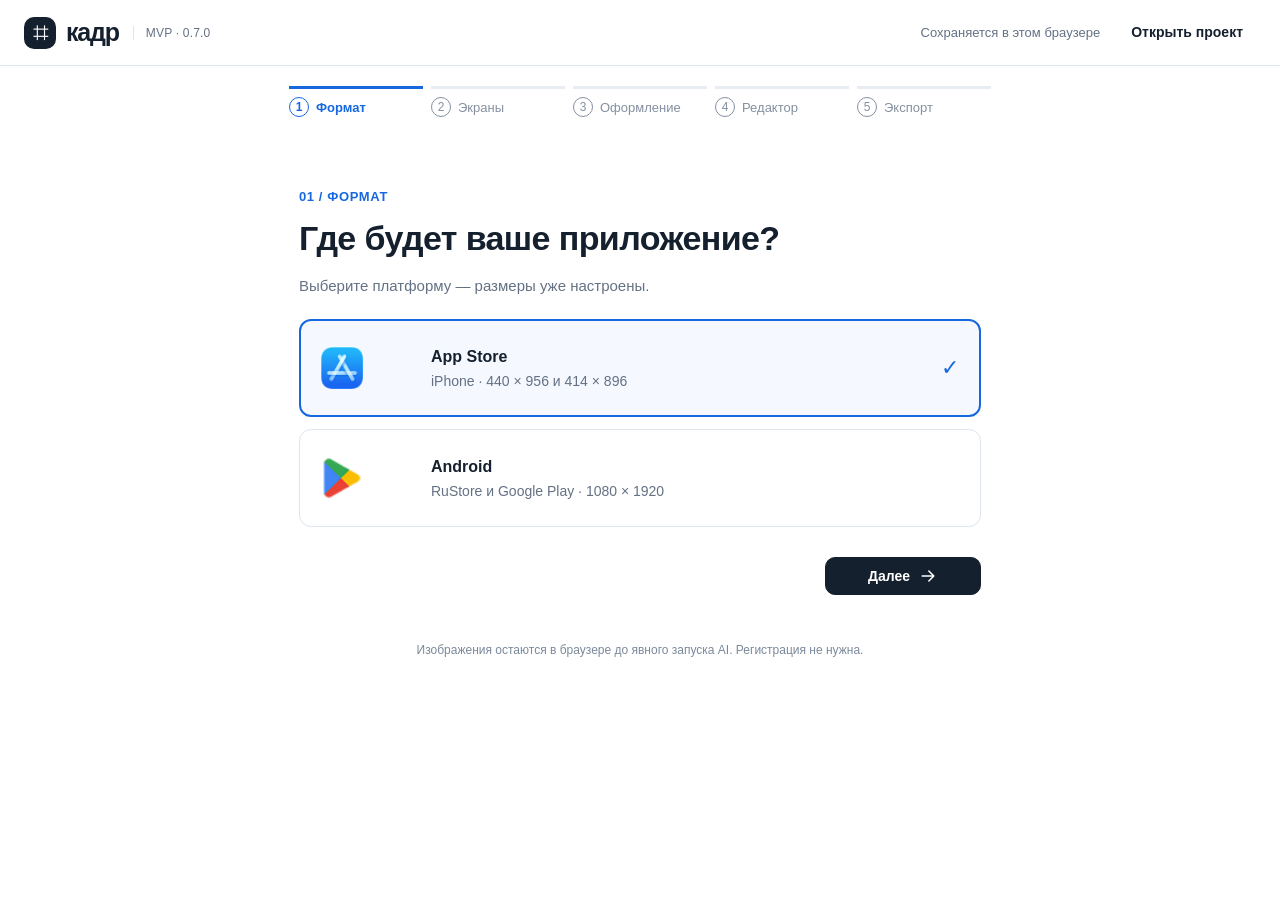
==== index.html @ d1c64993 "Publish Kadr 0.7.0 from 7e848fa3f7c78c89f16d155be0644a3072853693" ====
<!doctype html>
<html lang="ru">
<head>
  <meta charset="utf-8">
  <meta name="viewport" content="width=device-width, initial-scale=1">
  <meta name="theme-color" content="#F6F8FB">
  <title>Кадр — скриншоты для вашего приложения</title>
  <meta name="description" content="Загрузите экраны, выберите оформление и скачайте комплект скриншотов для RuStore, Google Play или App Store.">
  <link rel="icon" type="image/svg+xml" href="data:image/svg+xml,%3Csvg xmlns='http://www.w3.org/2000/svg' viewBox='0 0 40 40'%3E%3Crect width='40' height='40' rx='11' fill='%2315202E'/%3E%3Cpath d='M10 17v-7h7m6 0h7v7m0 6v7h-7m-6 0h-7v-7' fill='none' stroke='white' stroke-width='3'/%3E%3C/svg%3E">
  <link rel="stylesheet" href="./mvp/style.css">
  <script type="module" src="./mvp/app.js"></script>
</head>
<body>
  <header class="site-header">
    <a href="./" class="brand" aria-label="Кадр — главная"><span class="brand-mark" aria-hidden="true">⌗</span>кадр<span class="version">MVP · 0.7.0</span></a>
    <span id="save-status" class="save-status" aria-live="polite">Открываем проект…</span>
    <div class="header-actions"><button id="open-project" class="button quiet">Открыть проект</button><button id="save-project" class="button quiet" hidden>Сохранить проект</button><button id="new-project" class="button quiet" hidden>Новый</button></div>
  </header>
  <main id="app" aria-busy="true"><div class="initial-loading">Открываем Кадр…</div></main>
  <div id="notice" class="notice" role="status" hidden></div>
  <input id="screens-input" type="file" accept="image/png,image/jpeg,image/webp" multiple hidden>
  <input id="project-input" type="file" accept=".json,.kadr.json,application/json" hidden>
  <dialog id="message-dialog"><h2 id="dialog-title"></h2><p id="dialog-body"></p><div id="dialog-extra"></div><div class="dialog-actions"><button id="dialog-cancel" class="button">Отмена</button><button id="dialog-confirm" class="button primary">Продолжить</button></div></dialog>
  <dialog id="color-dialog" class="color-dialog" aria-labelledby="color-title"><header title="Перетащите палитру"><h2 id="color-title">Цвет</h2><button type="button" class="button quiet" data-close-color aria-label="Закрыть палитру">✕</button></header><div id="color-content"></div></dialog>
  <noscript>Для редактора нужен JavaScript. Включите его в настройках браузера.</noscript>
</body>
</html>
---- mvp/style.css ----
:root{color-scheme:light;--ink:#15202e;--muted:#647184;--line:#dfe5ed;--canvas:#f6f8fb;--accent:#1768df;--accent-soft:#eaf2ff;--radius:16px;font-family:Inter,-apple-system,BlinkMacSystemFont,"Segoe UI",sans-serif;font-size:16px;color:var(--ink);background:#fff;font-synthesis:none}*{box-sizing:border-box}body{margin:0}button,input,select,textarea{font:inherit}button,a,input,select,textarea{-webkit-tap-highlight-color:transparent}button{cursor:pointer}button:disabled{cursor:default;opacity:.45}a{color:var(--accent)}button:focus-visible,a:focus-visible,input:focus-visible,textarea:focus-visible,select:focus-visible{outline:3px solid #7eafff;outline-offset:3px}[hidden]{display:none!important}.site-header{min-height:80px;padding:16px 32px;border-bottom:1px solid var(--line);display:flex;align-items:center;gap:24px;background:#fff}.brand{display:flex;align-items:center;gap:10px;color:var(--ink);font-size:27px;font-weight:750;letter-spacing:-1.2px;text-decoration:none}.brand-mark{display:grid;place-items:center;width:36px;height:36px;border-radius:10px;background:var(--ink);color:#fff;font-size:32px;line-height:1}.version{font-size:12px;font-weight:500;letter-spacing:.2px;border-left:1px solid var(--line);padding-left:12px;margin-left:4px;color:var(--muted)}.save-status{font-size:13px;color:var(--muted);margin-left:auto;max-width:340px}.save-status.error{color:#a33322}.header-actions{display:flex;gap:6px;align-items:center}.button{min-height:44px;padding:10px 16px;border:1px solid var(--line);background:white;color:var(--ink);border-radius:10px;font-size:14px;font-weight:600;display:inline-flex;align-items:center;justify-content:center;gap:8px;text-decoration:none;line-height:1.4}.button:hover:not(:disabled){background:#f2f5f9}.button.primary{background:var(--ink);border-color:var(--ink);color:white}.button.primary:hover:not(:disabled){background:#2c3b4d}.button.accent{background:var(--accent);border-color:var(--accent);color:white}.button.quiet{border-color:transparent;background:transparent}.button.danger{color:#b43226}.button.small{min-height:34px;padding:5px 9px}.icon{width:20px;height:20px;display:inline-block;flex:none;stroke:currentColor;fill:none;stroke-width:1.8;stroke-linecap:round;stroke-linejoin:round}.stepper{max-width:780px;margin:32px auto 0;display:flex;gap:8px;padding:0 24px;list-style:none}.stepper li{flex:1;border-top:3px solid #e8edf3;padding-top:12px;font-size:13px;display:flex;gap:7px;color:#8590a0;align-items:center}.stepper li.active{border-color:var(--accent);color:var(--accent);font-weight:650}.stepper li.done{border-color:#96b9ed;color:#53657d}.step-num{font-size:12px;display:grid;place-items:center;border:1px solid currentColor;width:20px;height:20px;flex:none;border-radius:50%}.setup{max-width:1232px;margin:40px auto 56px;display:grid;grid-template-columns:minmax(330px,440px) minmax(0,1fr);gap:64px;padding:0 32px;align-items:start}.setup-content{padding-top:14px}.eyebrow{font-size:13px;color:var(--accent);font-weight:650;letter-spacing:.6px;margin:0 0 12px;text-transform:uppercase}h1{font-size:36px;font-weight:730;letter-spacing:-1.1px;line-height:1.15;margin:0 0 16px}h2{font-size:23px;letter-spacing:-.5px;margin:0 0 12px}p{line-height:1.55}.lead{color:var(--muted);margin:0 0 28px;max-width:410px}.muted{color:var(--muted)}.options{display:grid;gap:12px}.option{border:1px solid var(--line);border-radius:12px;background:white;text-align:left;padding:16px 18px;display:flex;align-items:center;gap:14px;width:100%;color:var(--ink);min-height:76px}.option[aria-pressed="true"]{border:2px solid var(--accent);padding:15px 17px;background:#f5f9ff}.option .title{font-weight:650;display:block;font-size:16px}.option .description{display:block;color:var(--muted);font-size:13px;margin-top:4px}.store-mark{display:grid;place-items:center;flex:none;width:40px;height:40px;border-radius:10px;font-weight:750;font-size:20px;background:#eaf2ff;color:#1768df}.store-mark.google{background:#e9f7f0;color:#238554}.store-mark.apple{background:#edf0f4;color:#15202e}.choice-check{margin-left:auto;color:var(--accent);font-size:22px;visibility:hidden}.option[aria-pressed="true"] .choice-check{visibility:visible}.wizard-actions{margin-top:30px;display:flex;justify-content:space-between;gap:12px}.wizard-actions .primary{min-width:156px}.help{font-size:13px;color:var(--muted);line-height:1.6;margin:16px 0}.preview-well{min-height:540px;padding:28px 24px 18px;background:var(--canvas);border:1px solid #edf0f5;border-radius:24px;overflow:hidden}.preview-meta{display:flex;justify-content:space-between;gap:12px;margin-bottom:20px;font-size:13px;color:var(--muted)}.preview-row{display:flex;gap:12px;justify-content:center;align-items:flex-start}.preview-row canvas{width:calc((100% - 12px)/2);max-width:245px;height:auto;box-shadow:0 10px 28px #18284012;border-radius:3px}.preview-caption{font-size:13px;color:var(--muted);text-align:center;margin:20px 0 0}.dropzone{border:1.5px dashed #a6bbd4;border-radius:16px;padding:30px 22px;text-align:center;background:#f8fbff;cursor:pointer;display:block;width:100%;color:var(--ink)}.dropzone:hover,.dropzone.dragover{border-color:var(--accent);background:var(--accent-soft)}.upload-icon{width:48px;height:48px;border-radius:14px;background:#eaf2ff;color:var(--accent);display:grid;place-items:center;margin:0 auto 14px}.upload-icon .icon{width:26px;height:26px}.dropzone strong{display:block;font-size:16px}.dropzone span:last-child{display:block;font-size:13px;color:var(--muted);margin-top:8px}.upload-list{display:grid;grid-template-columns:repeat(5,1fr);gap:10px;margin-top:20px}.upload-thumb{position:relative;background:var(--canvas);border-radius:8px;overflow:hidden}.upload-thumb img{width:100%;aspect-ratio:9/17;object-fit:contain;display:block}.upload-thumb button{position:absolute;right:3px;top:3px;background:white;border:0;border-radius:50%;width:25px;height:25px;box-shadow:0 1px 6px #0003}.field-label{display:block;font-size:14px;font-weight:650;margin:22px 0 10px}.choice-row{display:flex;gap:8px}.segmented{display:flex;gap:4px;border:1px solid var(--line);padding:4px;border-radius:11px;background:#f6f8fb}.segmented button{flex:1;border:0;border-radius:7px;padding:10px 6px;font-size:14px;color:var(--muted);background:transparent;min-height:38px}.segmented button[aria-pressed="true"]{background:white;color:var(--ink);box-shadow:0 1px 4px #1424401c;font-weight:650}.layout-options{display:grid;grid-template-columns:1fr 1fr;gap:12px}.layout-option{padding:10px;border:1px solid var(--line);border-radius:12px;background:white;overflow:hidden;color:var(--ink);font-size:14px;font-weight:600}.layout-option[aria-pressed="true"]{border:2px solid var(--accent);padding:9px;background:#f5f9ff}.layout-option canvas{height:132px;max-width:100%;object-fit:contain;display:block;margin:0 auto 9px;border-radius:3px}.switch-label{display:flex;align-items:center;justify-content:space-between;gap:12px;font-size:14px;cursor:pointer;margin:20px 0 4px}.switch-label input{appearance:none;width:38px;height:23px;border-radius:20px;background:#bac5d2;border:0;position:relative;cursor:pointer;flex:none}.switch-label input:before{content:"";width:17px;height:17px;position:absolute;left:3px;top:3px;background:#fff;border-radius:50%;transition:transform .15s}.switch-label input:checked{background:var(--accent)}.switch-label input:checked:before{transform:translateX(15px)}.palettes{display:grid;grid-template-columns:repeat(3,1fr);gap:10px}.palette{background:white;padding:6px;border:1px solid var(--line);border-radius:11px;color:var(--ink);font-size:13px}.palette.selected{border:2px solid var(--accent);padding:5px}.swatch{height:56px;border-radius:6px;display:block;margin-bottom:7px;border:1px solid #16202c0a}.colors{display:flex;align-items:center;gap:12px;margin:14px 0}.color-label{display:flex;align-items:center;gap:8px;font-size:13px;color:var(--muted)}input[type=color]{width:36px;height:36px;padding:2px;background:white;border:1px solid var(--line);border-radius:8px;cursor:pointer}.text-input,textarea,select{width:100%;border:1px solid var(--line);border-radius:9px;padding:11px 12px;background:white;color:var(--ink);line-height:1.45;font-size:14px}textarea{resize:vertical;min-height:66px}.editor{padding:28px 28px 32px}.editor-heading{display:flex;justify-content:space-between;align-items:center;gap:18px;margin-bottom:26px}.project-name{font-size:24px;font-weight:650;letter-spacing:-.5px;border:1px solid transparent;border-radius:7px;background:transparent;min-width:100px;width:100%;max-width:450px;padding:4px 6px;margin-left:-6px}.project-name:hover{border-color:var(--line)}.editor-subtitle{font-size:14px;color:var(--muted);margin:3px 0 0}.export-actions{display:flex;gap:8px;align-items:center}.editor-grid{display:grid;grid-template-columns:245px minmax(0,1fr);gap:24px;align-items:start}.settings{border:1px solid var(--line);border-radius:16px;background:white;padding:18px}.settings-title{font-size:15px;font-weight:700;margin:0}.settings .field-label{margin:19px 0 8px}.settings .layout-option canvas{height:82px}.settings .layout-option{font-size:12px}.settings .segmented button{font-size:12px}.settings .palettes{gap:6px}.settings .swatch{height:32px}.settings .palette{font-size:12px}.settings .colors{gap:7px;flex-wrap:wrap}.settings .color-label{font-size:12px}.settings .button{width:100%}.divider{height:1px;background:var(--line);margin:20px 0}.stage{min-width:0}.stage-top{display:flex;align-items:center;justify-content:space-between;gap:12px;margin-bottom:12px;font-size:14px}.stage-top p{margin:0;color:var(--muted)}.filmstrip{display:flex;overflow-x:auto;align-items:start;gap:12px;padding:20px 20px 24px;background:var(--canvas);border:1px solid #e7ebf2;border-radius:18px;scrollbar-color:#b6c3d3 #edf1f6;scrollbar-width:thin}.slide-card{flex:0 0 270px;width:270px;position:relative}.slide-head{display:flex;align-items:center;justify-content:space-between;gap:8px;margin-bottom:10px;font-size:13px;color:var(--muted)}.slide-number{font-variant-numeric:tabular-nums;font-weight:650}.slide-actions{display:flex;gap:3px}.slide-actions button{min-width:28px;min-height:28px;border:0;border-radius:6px;background:transparent;color:#687789;display:grid;place-items:center;padding:4px}.slide-actions button:hover{background:#e2e9f3;color:var(--ink)}.slide-actions .icon{width:17px;height:17px}.slide-canvas{display:block;width:270px;height:auto;border-radius:3px;box-shadow:0 4px 14px #18284012;background:white;cursor:pointer}.slide-card.dragging{opacity:.45}.slide-card.drag-target{outline:2px solid var(--accent);outline-offset:5px;border-radius:8px}.slide-text{padding:15px 12px;background:white;border:1px solid var(--line);border-radius:0 0 12px 12px;margin-top:8px}.slide-text label{display:flex;justify-content:space-between;gap:5px;font-size:12px;font-weight:600;margin:0 0 6px}.slide-text label span{font-size:12px;color:#8290a0;font-weight:400}.slide-text textarea{font-size:14px;margin:0 0 12px;min-height:64px;padding:9px 10px}.slide-text textarea:last-child{margin-bottom:0}.replace-screen{border:0;background:none;color:var(--accent);font-size:13px;margin:10px 0 0;padding:4px 0}.add-slide{flex:0 0 160px;align-self:stretch;margin-top:38px;margin-bottom:210px;min-height:230px;border:1.5px dashed #b7c5d6;border-radius:12px;background:transparent;color:var(--muted);display:flex;align-items:center;justify-content:center;flex-direction:column;gap:12px;font-size:14px}.add-slide:hover{background:#eaf1fc;color:var(--accent)}.issue{border:1px solid #efc08a;border-radius:10px;padding:12px 14px;background:#fff8ef;font-size:14px;color:#865312;margin-bottom:14px;line-height:1.5}.caption-help{padding:14px 4px;display:flex;align-items:flex-start;justify-content:space-between;gap:24px;color:var(--muted);font-size:13px;line-height:1.6}.caption-help p{margin:0;max-width:630px}.editor-empty{border:1px dashed #abbdd4;padding:50px;text-align:center;border-radius:18px;background:var(--canvas)}.notice{position:fixed;bottom:24px;left:50%;transform:translateX(-50%);background:#15202e;color:white;max-width:calc(100% - 32px);width:max-content;padding:14px 20px;border-radius:12px;box-shadow:0 5px 20px #0002;font-size:14px;z-index:100;line-height:1.5}.notice.error{background:#8c3329}dialog{border:1px solid var(--line);border-radius:20px;padding:28px;max-width:520px;width:calc(100% - 32px);color:var(--ink);box-shadow:0 24px 80px #0003}dialog::backdrop{background:#13203566;backdrop-filter:blur(3px)}dialog p{color:var(--muted);white-space:pre-line}.dialog-actions{display:flex;justify-content:flex-end;gap:10px;margin-top:24px}#dialog-extra a{display:inline-block;margin:10px 0}.download-ready{padding:20px;border:1px solid #bcd6f9;border-radius:14px;background:#eff6ff;margin-bottom:20px;display:flex;align-items:center;gap:18px;flex-wrap:wrap}.download-ready p{margin:0;flex:1;font-size:14px;line-height:1.6}.initial-loading{padding:80px;text-align:center;color:var(--muted)}.mobile-only{display:none}.footnote{font-size:12px;color:#7b899a;text-align:center;padding:12px 24px 24px}
@media(min-width:1600px){.setup{margin-top:60px}.editor{max-width:1900px;margin:auto}.slide-card{flex-basis:300px;width:300px}.slide-canvas{width:300px}}
@media(max-width:1050px){.setup{gap:28px;padding:0 24px;grid-template-columns:minmax(300px,1fr) minmax(280px,1fr)}.site-header{padding:14px 20px}.save-status{max-width:210px}.header-actions{gap:0}.button.quiet{padding:8px 10px}.editor{padding:24px 18px}.editor-grid{grid-template-columns:210px minmax(0,1fr);gap:16px}.settings{padding:14px}.settings .segmented{flex-wrap:wrap}.settings .segmented button{min-width:45%}}
@media(max-width:740px){.site-header{padding:12px 16px;gap:12px;flex-wrap:wrap;min-height:66px}.brand{font-size:25px}.version{display:none}.header-actions{margin-left:auto}.header-actions .button{font-size:12px;min-height:38px;padding:6px 8px}.save-status{order:3;width:100%;max-width:none;margin:0;font-size:12px}.stepper{margin-top:22px;padding:0 18px;gap:5px}.stepper li{font-size:11px;display:block;padding-top:8px}.step-num{display:none}.setup{display:flex;flex-direction:column;padding:0 20px;gap:26px;margin:26px auto 40px}.setup-content{width:100%;padding:0}h1{font-size:29px}.lead{font-size:15px;margin-bottom:22px}.preview-well{width:100%;min-height:0;padding:18px;border-radius:16px}.preview-row canvas{max-width:190px}.wizard-actions{margin-top:22px}.editor{padding:20px 14px}.editor-heading{align-items:start;flex-wrap:wrap;margin-bottom:18px}.project-name{font-size:23px}.export-actions{width:100%}.export-actions .primary{flex:1}.editor-grid{display:flex;flex-direction:column;gap:16px}.settings{width:100%}.settings-content{display:grid;grid-template-columns:1fr 1fr;gap:0 14px}.settings-content .wide{grid-column:1/-1}.settings .field-label{margin-top:14px}.settings .layout-option canvas{height:95px}.settings .segmented button{min-width:0;font-size:12px}.stage{width:100%}.filmstrip{padding:14px;gap:12px}.slide-card{flex-basis:245px;width:245px}.slide-canvas{width:245px}.caption-help{display:block}.stage-top{font-size:13px}.stage-top p{max-width:190px}.settings-toggle{display:block;width:100%;border:0;background:none;text-align:left;color:var(--ink);font-size:15px;font-weight:650;padding:0}.settings.collapsed .settings-content{display:none}.settings-title{display:none}.add-slide{flex-basis:120px}.download-ready{padding:16px}.footnote{font-size:12px}.upload-list{grid-template-columns:repeat(5,1fr)}}
@media(prefers-reduced-motion:reduce){*{scroll-behavior:auto!important;transition:none!important}}
/* 0.3: compact controls and a canvas workspace. */
:root{--card-h:clamp(330px,calc(100dvh - 410px),660px);--card-ratio:.5625}
body{font-family:Arial,Helvetica,sans-serif}.site-header{min-height:66px;height:66px;padding:10px 24px;gap:18px}.brand{font-size:25px}.brand-mark{width:32px;height:32px;font-size:28px}.header-actions .button{padding:8px 12px;min-height:38px}.button{min-height:38px;padding:8px 12px}.stepper{margin:20px auto 0;max-width:750px}.stepper li{font-size:13px;padding-top:8px}.setup{max-width:none;grid-template-columns:310px minmax(0,1fr);gap:28px;margin:24px 0 20px;padding:0 28px;align-items:stretch}.setup-content{padding:0;min-width:0}h1{font-size:26px;letter-spacing:-.6px}.lead{font-size:15px;margin-bottom:22px}.setup-simple{display:block;max-width:730px;margin:70px auto 36px;padding:0 24px}.setup-simple h1{font-size:34px}.setup-simple .lead{max-width:none}.setup-simple .wizard-actions{margin-top:30px}.platform-options .option{min-height:98px;padding:21px}.platform-options .option[aria-pressed=true]{padding:20px}.store-logos{display:flex;gap:8px;align-items:center;width:96px;flex-shrink:0}.store-logos img{width:42px;height:42px;object-fit:contain;border-radius:9px}.option .description{font-size:14px;margin-top:7px}.field-label{margin:18px 0 8px}.layout-options{gap:8px}.layout-option canvas{height:94px}.layout-option{font-size:13px}.switch-label{margin:16px 0;font-size:14px}.device-color-row{display:flex;align-items:center;gap:6px;margin:10px 0;font-size:13px}.device-color-row>span{margin-right:auto;white-space:nowrap}.color-chip{display:inline-flex;align-items:center;gap:7px;border:1px solid var(--line);border-radius:7px;background:#fff;padding:7px 8px;min-height:34px;font-size:12px;font-variant-numeric:tabular-nums;color:var(--ink)}.color-chip i{display:block;width:22px;height:22px;border-radius:4px;border:1px solid #0002;flex-shrink:0}.reset-color{border:0;background:none;font-size:18px;color:var(--muted);padding:3px}.color-stops{display:flex;gap:8px;margin:12px 0}.angle-control{display:flex;align-items:center;gap:8px;font-size:13px;margin-bottom:14px}.angle-control input{width:64px;padding:5px;border:1px solid var(--line);border-radius:5px;margin-left:auto}.crop-controls{margin:14px 0;display:grid;gap:10px}.crop-controls label{font-size:13px;display:grid;grid-template-columns:1fr auto;align-items:center;gap:7px}.crop-controls output{color:var(--muted);font-size:12px;min-width:38px;text-align:right}.crop-controls input{grid-column:1/-1;width:100%;accent-color:var(--accent);margin:0}.crop-controls label:has(input:disabled){opacity:.45}.palettes{gap:8px;margin-top:16px}.swatch{height:30px}.palette{font-size:12px}.auto-color{margin-top:12px;width:100%}.preview-well{min-width:0;min-height:0;display:flex;flex-direction:column;overflow:hidden;border-radius:12px;padding:20px 0 12px;background:#e9edf3}.preview-meta{padding:0 20px;margin-bottom:14px}.preview-row{justify-content:flex-start;flex:1;overflow:auto;gap:18px;padding:18px 24px;align-items:flex-start;min-height:0;max-height:calc(100dvh - 260px)}.preview-row canvas{height:clamp(360px,calc(100dvh - 335px),660px);width:auto;max-width:none;flex:none;border-radius:2px}.preview-caption{margin:10px 20px 0;text-align:left}.pan-area{cursor:grab;user-select:none;overscroll-behavior-x:contain;scrollbar-width:thin;scrollbar-color:#8795a6 transparent;touch-action:pan-x pan-y}.pan-area.panning{cursor:grabbing!important}.pan-area.panning *{cursor:grabbing!important;pointer-events:none}.pan-area:focus-visible{outline:2px solid var(--accent);outline-offset:-3px}.editor{padding:0;max-width:none;margin:0;display:flex;flex-direction:column;height:calc(100dvh - 66px);min-height:520px}.editor-heading{padding:15px 24px;margin:0;border-bottom:1px solid var(--line);min-height:85px;flex-shrink:0}.project-name{font-size:21px;max-width:450px}.editor-subtitle{font-size:13px}.editor-grid{grid-template-columns:300px minmax(0,1fr);gap:0;flex:1;min-height:0;align-items:stretch}.settings{border:0;border-right:1px solid var(--line);border-radius:0;padding:20px;overflow-y:auto;min-height:0;scrollbar-width:thin}.settings-title{font-size:15px}.settings .field-label{margin-top:18px}.settings .segmented{flex-wrap:nowrap}.settings .segmented button{min-width:0;font-size:13px;min-height:34px;padding:8px 5px}.settings .layout-option{font-size:13px}.settings .layout-option canvas{height:92px}.settings select{font-size:13px;padding:9px}.settings .color-chip{font-size:12px}.settings .color-stops .color-chip{flex:1}.divider{margin:18px 0}.stage{display:flex;flex-direction:column;min-width:0;min-height:0;background:#eef1f6}.stage-top{padding:12px 20px;margin:0;flex-shrink:0;background:#fafbfd;border-bottom:1px solid var(--line);font-size:13px}.text-toolbar{min-height:48px;display:flex;align-items:center;gap:14px;padding:8px 20px;background:white;border-bottom:1px solid var(--line);font-size:13px;color:var(--muted);flex-shrink:0}.text-toolbar strong{color:var(--ink);font-size:13px}.text-toolbar .button{margin-left:auto}.font-control{display:flex;align-items:center;border:1px solid var(--line);border-radius:6px;overflow:hidden;height:32px}.font-control button{border:0;background:#f7f9fc;width:30px;height:32px;color:var(--ink);font-size:18px}.font-control input{width:45px;border:0;text-align:center;background:white;font-size:13px;color:var(--ink);padding:0;appearance:textfield}.font-control input::-webkit-inner-spin-button{appearance:none}.filmstrip{flex:1;min-height:0;border:0;border-radius:0;padding:28px;gap:20px;align-items:flex-start;background-color:#e8ecf2;background-image:radial-gradient(#bac4d2 .6px,transparent .6px);background-size:14px 14px;overflow:auto}.slide-card{flex:0 0 auto;width:calc(var(--card-h)*var(--card-ratio));min-width:186px}.slide-canvas{width:100%;height:100%;display:block;box-shadow:0 6px 24px #1a2a4020;border-radius:0;cursor:grab}.canvas-shell{width:100%;position:relative;overflow:hidden;background:white;isolation:isolate}.slide-head{height:26px;margin:0 0 8px;gap:6px}.slide-number{display:flex;align-items:center;gap:4px;cursor:move}.slide-actions button{min-height:26px;min-width:26px}.slide-footer{display:flex;gap:6px;align-items:center;justify-content:space-between;height:38px}.replace-screen{margin:0;font-size:12px}.example-tag{font-size:10px;color:#677990;white-space:nowrap}.text-hit,.inline-text{position:absolute;border:0;border-radius:0;padding:0;margin:0;background:transparent;font-family:Arial,Helvetica,sans-serif;text-align:center;letter-spacing:normal;min-height:0;resize:none;overflow:hidden;box-sizing:border-box}.text-hit{cursor:text;outline:1px solid transparent}.text-hit:hover{outline:1px solid #1768df99;background:#1768df09}.text-hit:focus-visible{outline:2px solid var(--accent)}.text-hit span{font-size:12px;color:#6e8199;font-weight:400}.inline-text{outline:1.5px solid var(--accent);box-shadow:0 0 0 3px #1768df10;z-index:2;user-select:text;white-space:pre-wrap;overflow-wrap:break-word}.inline-text:focus{outline:1.5px solid var(--accent)}.add-slide{flex:0 0 140px;align-self:flex-start;height:var(--card-h);min-height:0;margin:34px 0 38px;font-size:13px;border-color:#acb9ca;background:#eef2f770}.issue{margin:8px 16px;flex-shrink:0}.store-hint{font-size:12px;margin:0;padding:8px 20px;color:var(--muted);background:white;flex-shrink:0}.download-ready{margin:0;border:0;border-bottom:1px solid #bcd6f9;border-radius:0;padding:10px 24px;flex-shrink:0}.sampling .pan-area,.sampling .pan-area *{cursor:crosshair!important}.color-dialog{width:300px;padding:20px}.color-dialog header{display:flex;align-items:center;justify-content:space-between}.color-dialog h2{font-size:18px;margin:0}.color-dialog header .button{padding:3px 8px}.native-color{width:100%!important;height:110px!important;border-radius:8px!important;margin:14px 0;padding:0!important}.hex-label{display:grid;grid-template-columns:44px 1fr;align-items:center;gap:8px;font-size:13px}.hex-label input,.rgb-fields input{border:1px solid var(--line);border-radius:6px;padding:8px;font-size:14px;min-width:0;width:100%;color:var(--ink)}[aria-invalid=true]{border-color:#ba3d32!important}.rgb-fields{display:flex;gap:10px;margin:12px 0}.rgb-fields label{flex:1;min-width:0;display:grid;gap:5px;font-size:12px;color:var(--muted)}.eyedropper{width:100%}.picker-help{font-size:12px;margin-bottom:0;color:var(--muted)}select:disabled,.color-chip:disabled{opacity:.45;cursor:not-allowed}.upload-list{grid-template-columns:repeat(auto-fit,minmax(72px,110px));gap:12px;justify-content:center}.upload-thumb{max-height:215px}.upload-thumb img{height:100%;object-fit:contain}.upload-thumb button{font-size:18px}
@media(min-width:1600px){.editor{max-width:none}.slide-card{width:calc(var(--card-h)*var(--card-ratio));flex-basis:auto}.slide-canvas{width:100%}.setup{margin-top:28px}.setup-simple{margin-top:80px}}
@media(max-width:1050px){.setup{grid-template-columns:280px minmax(0,1fr);gap:16px;padding:0 20px}.editor-grid{grid-template-columns:280px minmax(0,1fr)}.settings{padding:16px}.editor{padding:0}.site-header{padding:10px 18px}.save-status{max-width:190px}.slide-card{min-width:185px}}
@media(max-width:740px){.site-header{height:auto;min-height:66px;padding:10px 14px}.save-status{max-width:none}.stepper{margin-top:18px}.setup{display:flex;margin:24px 0;padding:0 18px;gap:22px}.setup-simple{display:block;margin:42px auto;max-width:600px}.setup-simple h1{font-size:28px}.store-logos{width:82px;gap:5px}.store-logos img{width:36px;height:36px}.platform-options .option{padding:16px}.platform-options .option[aria-pressed=true]{padding:15px}.option .description{font-size:12px}.preview-row{max-height:550px}.preview-row canvas{height:440px}.editor{height:auto;min-height:calc(100dvh - 90px)}.editor-heading{padding:14px 16px;gap:12px}.editor-grid{display:flex;gap:0;min-height:0}.settings{width:100%;overflow:visible;padding:14px 16px;border-right:0;border-bottom:1px solid var(--line)}.settings-content{display:block}.settings.collapsed .settings-content{display:none}.stage{min-height:550px;width:100%}.stage-top{padding:10px 14px}.stage-top .muted{display:none}.text-toolbar{padding:8px 14px;gap:8px;flex-wrap:wrap;font-size:12px}.filmstrip{min-height:540px;padding:20px 16px}.slide-card{width:260px;min-width:260px;flex-basis:260px}.slide-canvas{width:100%;height:100%}.add-slide{height:462px;flex-basis:120px}.preview-well{padding:16px 0 10px}.preview-meta{padding:0 16px}.download-ready{padding:12px 16px}.settings .segmented button{font-size:14px}.header-actions .button{padding:6px 8px;font-size:12px}}

/* MVP 0.4: compact setup, direct controls and shared custom color picker. */
.setup:has(.compact-heading){grid-template-columns:340px minmax(0,1fr);gap:28px;align-items:start}.compact-heading{font-size:26px;line-height:1.2;margin:0 0 20px}.setup:has(.compact-heading) .setup-content{padding:24px}.setup:has(.compact-heading) .field-label{margin-top:16px}.setup:has(.compact-heading) .wizard-actions{margin-top:24px}.setup:has(.compact-heading) .preview-well{position:sticky;top:90px}.setup:has(.compact-heading) .device-settings{margin-top:16px}.setup:has(.compact-heading) .crop-controls{gap:12px}.setup:has(.compact-heading) .divider{margin:16px 0}.phone-hit{position:absolute;background:transparent;border:1.5px solid transparent;cursor:pointer;border-radius:12%;padding:0}.phone-hit:hover,.phone-hit:focus-visible,.phone-hit.selected{border-color:#2772e8;outline:none}.canvas-shell{overflow:hidden}.text-hit,.inline-text{z-index:2}.text-toolbar{flex-wrap:wrap;min-height:50px}.phone-toolbar label{font-size:12px;max-width:155px;display:grid;gap:4px}.phone-toolbar .segmented{width:auto}.phone-toolbar output{font-variant-numeric:tabular-nums}.phone-toolbar input{width:140px}.text-toolbar .color-chip{padding:6px;min-height:32px}.ai-toolbar{display:flex;align-items:center;gap:12px;flex-wrap:wrap;padding:0 0 12px}.ai-toolbar label{display:flex;align-items:center;gap:8px;font-size:13px}.ai-toolbar select{width:auto;padding:8px 30px 8px 10px}.editor-subtitle{max-width:620px}.color-stops{flex-wrap:wrap}.color-dialog{width:min(360px,calc(100vw - 28px))!important}#color-content{display:grid;gap:18px}.sv-plane{position:relative;width:100%;height:230px;border-radius:12px;touch-action:none;cursor:crosshair}.sv-cursor{position:absolute;width:18px;height:18px;border:2px solid white;border-radius:50%;box-shadow:0 0 0 1px #0008;transform:translate(-50%,-50%);pointer-events:none}.hue-bar,.alpha-bar{appearance:none;border:0;width:100%;height:16px;border-radius:12px;padding:0!important;margin:0;cursor:pointer}.hue-bar{background:linear-gradient(to right,red,#ff0,#0f0,#0ff,#00f,#f0f,red)}.alpha-bar{background:linear-gradient(to right,#eee,#334155)}.hue-bar::-webkit-slider-thumb,.alpha-bar::-webkit-slider-thumb{appearance:none;width:24px;height:24px;border-radius:50%;border:3px solid white;box-shadow:0 1px 5px #0005;background:transparent}.hue-bar::-moz-range-thumb,.alpha-bar::-moz-range-thumb{width:20px;height:20px;border-radius:50%;border:3px solid white;background:transparent}.alpha-label{display:grid;grid-template-columns:1fr auto;gap:12px;font-size:13px}.alpha-label input{grid-column:1/-1}.picker-values{display:flex;gap:8px}.picker-values select{width:88px;flex-shrink:0}.picker-values [data-fields]{display:flex;gap:4px;min-width:0}.picker-values input{width:100%;min-width:0;padding:10px 8px;font-variant-numeric:tabular-nums}.sv-access{position:absolute;width:1px;height:1px;overflow:hidden;clip-path:inset(50%)}.sv-access:focus-within{position:static;width:auto;height:auto;clip-path:none;display:flex;gap:12px}.sv-access input{max-width:130px}.ai-dialog{width:min(680px,calc(100vw - 28px));max-height:88dvh;overflow:auto;padding:24px}.ai-dialog h2{font-size:22px}.dialog-heading{display:flex;align-items:center;justify-content:space-between;gap:12px}.ai-dialog label{display:grid;gap:6px;font-size:14px;font-weight:600}.ai-dialog input,.ai-dialog textarea,.ai-dialog select{width:100%;padding:10px;border:1px solid #d4dce7;border-radius:9px;font:inherit;background:#fff;color:#172231}.ai-dialog textarea{min-height:68px;resize:vertical}.ai-options{display:grid;grid-template-columns:1fr 1fr;gap:12px;margin:16px 0}.ai-consent{font-size:13px;line-height:1.5;color:#586779;background:#f1f5fa;padding:12px;border-radius:10px}.ai-actions{display:flex;gap:10px;margin:16px 0 0;flex-wrap:wrap}.ai-dialog fieldset{border:1px solid #dce3ed;border-radius:12px;margin:16px 0;padding:14px;display:grid;gap:12px}.ai-dialog [data-status]{font-size:14px;line-height:1.5}.ai-dialog .icon-button{border:0;background:transparent;font-size:28px;cursor:pointer}.phone-toolbar{align-items:center}.device-settings select:disabled{opacity:.45}.editing .frame-meta{display:none}
@media(max-width:850px){.setup:has(.compact-heading){grid-template-columns:1fr}.setup:has(.compact-heading) .preview-well{position:static}.setup:has(.compact-heading) .setup-content{padding:20px}.ai-toolbar{gap:8px}.phone-toolbar label{max-width:120px}.phone-toolbar input{width:110px}.ai-options{grid-template-columns:1fr}.ai-dialog{padding:18px}}
/* 0.4.1 — shared settings rhythm and a live, nonmodal color inspector. */
:root{--control-h:38px;--card-h:clamp(360px,calc(100dvh - 305px),740px)}
select,.settings select,.ai-toolbar select,.picker-values select,.ai-dialog select{-webkit-appearance:none;appearance:none;min-height:var(--control-h);height:var(--control-h);padding:0 34px 0 11px;border:1px solid var(--line);border-radius:8px;font-size:13px;line-height:normal;background:#fff url("data:image/svg+xml,%3Csvg xmlns='http://www.w3.org/2000/svg' width='16' height='16' viewBox='0 0 24 24' fill='none' stroke='%23647184' stroke-width='1.8' stroke-linecap='round' stroke-linejoin='round'%3E%3Cpath d='m7 10 5 5 5-5'/%3E%3C/svg%3E") no-repeat right 10px center;cursor:pointer;text-overflow:ellipsis}
select:hover:not(:disabled){border-color:#a4b1c2}select:focus-visible{outline:2px solid #a8c9f7;outline-offset:1px}
.editor-grid{grid-template-columns:312px minmax(0,1fr)}
.settings{padding:20px 18px;scrollbar-gutter:stable}
.settings-title{font-size:18px;margin:0 0 18px;letter-spacing:-.35px}
.control-section{display:grid;gap:12px;padding:18px 0;border-top:1px solid var(--line);min-width:0}
.control-section:first-child{padding-top:0;border-top:0}
.control-section h3{margin:0;color:var(--ink);font-size:13px;font-weight:700;line-height:20px}
.control-section .field-label,.settings .control-section .field-label,.setup:has(.compact-heading) .control-section .field-label{font-size:12px;color:var(--muted);font-weight:500;margin:0 0 -6px;line-height:18px}
.control-section .device-settings,.setup:has(.compact-heading) .control-section .device-settings{margin:0;display:grid;gap:12px}
.control-section .segmented{padding:3px;border-radius:9px;gap:3px}
.control-section .segmented button,.settings .control-section .segmented button{font-size:12px;min-height:32px;padding:6px 5px;white-space:nowrap}
.control-section .device-color-row{margin:0;gap:8px;min-height:36px;font-size:12px}
.control-section .color-stops{margin:0;gap:8px;flex-wrap:nowrap}
.control-section .color-chip{min-height:36px;gap:6px;border-radius:8px;padding:6px 8px;font-size:12px;white-space:nowrap}
.control-section .color-stops .color-chip{flex:1}
.control-section .color-chip i{width:20px;height:20px}
.control-section .reset-color{width:26px;min-width:26px;height:32px;padding:0}
.control-section .crop-controls{margin:0;gap:14px}
.control-section .crop-controls label,.control-section .angle-control{display:grid;grid-template-columns:1fr auto;gap:8px;font-size:12px;line-height:18px;margin:0}
.control-section output{font-variant-numeric:tabular-nums;color:var(--muted);font-size:12px}
.control-section input[type=range]{width:100%;grid-column:1/-1;height:16px;margin:0;padding:0;accent-color:var(--accent);cursor:pointer;border:0;box-shadow:none}
.control-section .switch-label{font-size:12px;margin:0;min-height:28px}
.control-section .switch-label input{margin:0}
.control-hint,.control-section .help{font-size:11px;color:var(--muted);line-height:1.45;margin:0}
.size-row{display:flex;align-items:center;justify-content:space-between;gap:10px;font-size:12px;line-height:18px}
.font-control{height:34px;border-radius:8px;flex-shrink:0}
.font-control button{height:32px;width:28px;font-size:16px}
.font-control input{height:32px;width:48px;min-width:0;font-size:12px}
.text-settings{display:grid;gap:8px}
.text-settings+.text-settings{margin-top:4px}
.text-settings textarea{min-height:66px;max-height:140px;padding:9px 10px;font-size:13px;line-height:1.5;border-radius:8px}
.highlight-label{font-size:11px;color:var(--muted);line-height:16px}
.highlight-row{display:flex;gap:8px;min-width:0}
.highlight-row .text-input{min-width:0;flex:1;height:36px;padding:8px 10px;font-size:12px;border-radius:8px}
.highlight-row .color-chip{flex:none;width:36px;justify-content:center;padding:6px}
.settings .control-section>.button{font-size:11px;line-height:1.4;padding:7px 8px;min-height:34px}
.phone-toolbar{display:grid;gap:12px;min-height:0;padding:0;border:0;background:none}
.phone-toolbar>strong{display:none}
.phone-toolbar label{max-width:none!important;width:100%;grid-template-columns:1fr auto;gap:6px}
.phone-toolbar .button{margin:0;font-size:12px;min-height:34px}
.phone-toolbar input{width:100%!important;grid-column:1/-1}
.ai-toolbar{margin:0;padding:10px 16px;gap:10px;background:#fff;border-bottom:1px solid var(--line);flex-shrink:0;min-height:58px}
.ai-toolbar label{font-size:12px;gap:7px}
.ai-toolbar .button{min-height:38px;font-size:12px;padding:7px 11px}
.ai-toolbar .add-screens{margin-left:auto}
.ai-toolbar .icon{width:17px;height:17px}
.filmstrip{padding:20px 24px;gap:22px}
.setup:has(.compact-heading){grid-template-columns:320px minmax(0,1fr);max-width:1600px;gap:24px;margin-top:24px}
.setup:has(.compact-heading) .setup-content{padding:0 8px}
.setup:has(.compact-heading) .compact-heading{font-size:23px;margin-bottom:20px}
.setup:has(.compact-heading) .wizard-actions{position:sticky;bottom:0;margin-top:0;padding:14px 0;background:#fff;border-top:1px solid var(--line);z-index:3;gap:8px}
.setup:has(.compact-heading) .wizard-actions .button{font-size:12px;padding:9px 10px;min-height:38px}
.setup:has(.compact-heading) .preview-well{top:24px}
.setup:has(.compact-heading) .preview-row{max-height:calc(100dvh - 230px)}
.setup:has(.compact-heading) .preview-row canvas{height:clamp(340px,calc(100dvh - 295px),720px)}
.color-dialog{position:fixed;inset:auto;margin:0;z-index:110;width:300px!important;max-width:calc(100vw - 24px);max-height:calc(100dvh - 24px);padding:16px;border-radius:14px;overflow:auto;box-shadow:0 12px 44px #1724352b,0 1px 5px #17243514}
.color-dialog header{cursor:move;touch-action:none;user-select:none;gap:12px;margin:0 0 16px}
.color-dialog header h2{font-size:14px;letter-spacing:0}
.color-dialog header .button{min-height:28px;width:28px;padding:0;font-size:16px}
#color-content{gap:16px}
.sv-plane{height:190px;border-radius:8px}
.picker-values select{width:82px}
.picker-values input{height:38px;border:1px solid var(--line);border-radius:8px;font-size:12px;color:var(--ink)}
.color-dialog .eyedropper{min-height:36px;font-size:12px}
.color-dialog .alpha-label{font-size:12px;gap:10px}
@media(min-width:851px){.setup:has(.compact-heading) .setup-content{max-height:calc(100dvh - 165px);overflow:auto;scrollbar-width:thin;scrollbar-gutter:stable}.setup:has(.compact-heading) .preview-well{position:sticky}.setup:has(.compact-heading)+.footnote{display:none}}
@media(max-width:1050px){.editor-grid{grid-template-columns:290px minmax(0,1fr)}.settings{padding:18px 14px}.ai-toolbar{gap:8px;padding:10px 12px}.ai-toolbar .add-screens{margin-left:0}}
@media(max-width:850px){.setup:has(.compact-heading){display:flex;flex-direction:column;padding:0 20px;gap:20px}.setup:has(.compact-heading) .setup-content{padding:0;width:100%}.setup:has(.compact-heading) .preview-well{position:static;width:100%}.setup:has(.compact-heading) .setup-controls{display:grid;grid-template-columns:1fr 1fr;gap:20px}.setup-controls .control-section:last-child{grid-column:1/-1}.ai-toolbar label{flex-wrap:wrap}.ai-toolbar{gap:8px}.ai-toolbar select{max-width:195px}}
@media(max-width:740px){.settings .settings-title{display:none}.settings{padding:14px 16px}.settings-content{padding-top:16px}.stage{min-height:560px}.filmstrip{min-height:570px;padding:20px 16px}.ai-toolbar .add-screens{margin-left:0}.setup:has(.compact-heading) .setup-controls{display:block}.control-section{padding:16px 0}.color-dialog{width:290px!important}.export-actions .button{font-size:12px;padding:8px 10px}.editor-heading{flex-wrap:wrap}.project-name{font-size:20px}.header-actions{flex-wrap:wrap;justify-content:flex-end}.version{white-space:nowrap}.site-header{flex-wrap:wrap;gap:10px}.save-status{order:3;width:100%}}

/* The native textarea owns caret/selection; the shared canvas paints styled glyphs. */
.inline-text{-webkit-text-fill-color:transparent;caret-color:var(--ink)}
.inline-text::selection{background:#1768df40;-webkit-text-fill-color:transparent}
.color-dialog #color-title{font-size:14px;overflow:hidden;text-overflow:ellipsis;white-space:nowrap;max-width:230px}
.accent-radius{display:grid;grid-template-columns:1fr auto;gap:8px;font-size:13px;color:var(--ink)}
.accent-radius input{grid-column:1/-1;width:100%;margin:0}
.accent-radius output{color:var(--muted);font-variant-numeric:tabular-nums}
.color-dialog:has(.accent-modes) .sv-plane{height:150px}
.color-dialog .accent-modes button{font-size:13px;min-height:34px}

/* Selection stays visible while HEX/range controls have focus. */
.selection-ghost{position:absolute;pointer-events:none;z-index:3;overflow:hidden;color:transparent;-webkit-text-fill-color:transparent;user-select:none;outline:0!important;background:transparent}
.selection-ghost span{background:#1768df40;box-decoration-break:clone;-webkit-box-decoration-break:clone}
.copy-controls{display:grid;gap:8px}
.copy-controls .generate-copy{font-size:13px;padding:10px;line-height:1.4;width:100%}
.copy-controls .control-hint{margin:0}
.settings-content .field-label{margin:0}
.color-stops .color-chip{min-height:38px}
.export-page{max-width:1520px;margin:24px auto;padding:0 28px 40px}
.export-page .editor-heading{padding:0 0 22px;margin-bottom:18px;border-bottom:1px solid var(--line)}
.export-page h1{font-size:28px;margin:0}
.export-grid{display:grid;grid-template-columns:320px minmax(0,1fr);gap:28px;align-items:start}
.export-settings{display:grid;gap:16px;background:#fff;border:1px solid var(--line);border-radius:14px;padding:0 18px 18px}
.export-settings .control-section{padding:18px 0;margin:0}
.export-settings select,.generation-language select{appearance:none;min-height:40px;border:1px solid var(--line);border-radius:9px;padding:9px 30px 9px 12px;background:#fff;color:var(--ink);font:inherit;font-size:13px;max-width:100%}
.export-languages{display:grid;gap:4px;max-height:280px;overflow:auto}
.export-languages label{display:flex;align-items:center;gap:9px;min-height:36px;font-size:13px;cursor:pointer}
.export-languages input{accent-color:var(--accent);width:16px;height:16px;margin:0}
.export-languages small{margin-left:auto;color:var(--muted);font-size:11px}
.export-review{min-width:0;display:grid;gap:14px}
.locale-review-tabs,.proposal-locales{display:flex;gap:6px;flex-wrap:wrap}
.locale-review-tabs [aria-pressed=true],.proposal-locales [aria-pressed=true]{border-color:var(--accent);background:var(--accent-soft);color:var(--accent)}
.export-review .preview-well{min-height:0}
.export-review .preview-row canvas{width:220px;flex:none}
.export-settings .download-ready{display:grid;gap:8px;margin:0;padding:12px}
.export-settings .download-ready p{margin:0;font-size:13px}
.key-dialog{width:min(480px,calc(100vw - 32px))!important}
.copy-dialog{width:min(960px,calc(100vw - 32px))!important;max-height:calc(100dvh - 32px);padding:24px;overflow:auto}
.generation-language{display:flex!important;align-items:center;gap:12px;font-size:14px}
.ai-dialog .dialog-heading h2{font-size:22px}
.copy-preview-row{display:flex;gap:18px;overflow-x:auto;align-items:flex-start;padding:8px 4px 20px;min-width:0}
.copy-preview-frame{position:relative;flex:0 0 245px;width:245px;box-shadow:0 4px 14px #17243518}
.copy-preview-frame canvas{display:block;width:100%;height:auto}
.copy-preview-frame textarea{position:absolute!important;padding:0!important;margin:0!important;border:0!important;border-radius:0!important;background:transparent!important;box-shadow:none!important;font-family:Arial,Helvetica,sans-serif!important;text-align:center;resize:none;overflow:hidden;white-space:pre-wrap;overflow-wrap:break-word;min-height:0!important;-webkit-text-fill-color:transparent}
.copy-preview-frame textarea.focused{-webkit-text-fill-color:currentColor;outline:1px solid var(--accent)}
.proposal-actions{position:sticky;bottom:-24px;padding:14px 0;background:#fff;border-top:1px solid var(--line);margin-top:0!important}
@media(max-width:820px){.export-grid{grid-template-columns:1fr}.export-page{padding:0 16px 28px}.export-page .editor-heading{flex-wrap:wrap;gap:16px}.export-settings{order:1}.export-review{order:0}.export-review .preview-well{max-height:400px;overflow:auto}.export-review .preview-row canvas{width:150px}.copy-preview-frame{flex-basis:215px;width:215px}}

.selection-with-picker:not(:focus)::selection{background:transparent}

/* AI is separate from typography; locale editing is part of the same project. */
.ai-controls{display:grid;gap:10px}
.ai-controls>.button{font-size:12px;min-height:38px;line-height:1.4;width:100%}
.ai-controls .control-hint{margin:0}
.ai-connection{display:flex;align-items:center;gap:7px;font-size:12px;color:var(--muted)}
.ai-connection .button{margin-left:auto;padding:4px 7px;min-height:28px;font-size:11px}
.connection-dot{width:6px;height:6px;border-radius:50%;background:#19846A}
.align-phones{font-size:12px;gap:12px}
.localization-dialog{width:min(980px,calc(100vw - 32px))!important;max-height:calc(100dvh - 32px);overflow:auto;padding:24px}
.localization-dialog fieldset{margin:16px 0;padding:0;border:0;min-width:0}
.localization-dialog legend,.localization-dialog .scope-label{font-size:14px;font-weight:650;margin:16px 0 10px}
.ai-language-grid{display:grid;grid-template-columns:repeat(auto-fit,minmax(145px,1fr));gap:8px}
.localization-dialog .ai-language-grid label{display:flex;align-items:center;gap:9px;border:1px solid var(--line);border-radius:9px;padding:10px;font-size:13px;cursor:pointer}
.localization-dialog input[type=checkbox]{width:16px!important;min-height:16px!important;height:16px!important;flex:none;margin:0;accent-color:var(--accent)}
.localization-dialog .ai-scope{display:flex;align-items:flex-start;gap:10px;margin:14px 0;font-size:14px}
.ai-scope span{display:grid;gap:5px}
.ai-scope small{color:var(--muted);font-size:12px;font-weight:400}
.localization-dialog .image-quality{display:flex;align-items:center;gap:12px;max-width:520px;font-size:13px;margin:16px 0}
.localization-dialog select{min-height:38px;border:1px solid var(--line);border-radius:9px;padding:8px 28px 8px 12px;font:inherit;background:#fff;max-width:100%}
.localization-dialog [hidden]{display:none!important}
.ai-model-details{font-size:11px!important;overflow-wrap:anywhere}
.interface-comparison h3{font-size:17px;margin:20px 0 8px}
.interface-review{border:1px solid var(--line);border-radius:12px;padding:14px;margin:16px 0}
.localization-dialog .interface-review>label{display:flex;align-items:center;gap:10px;font-size:14px;margin-bottom:12px}
.image-compare-pair{display:flex;gap:16px;overflow:auto;max-height:660px;align-items:flex-start;background:#F4F5F7;padding:14px;border-radius:8px}
.image-compare-pair button{flex:1;min-width:0;background:none;border:0;padding:0;cursor:zoom-in;display:grid;gap:8px;justify-items:center;font-size:12px;color:var(--muted)}
.image-compare-pair img{display:block;width:100%;max-width:290px;height:auto}
.image-compare-pair.zoomed button{flex:none;min-width:400px;cursor:zoom-out}
.image-compare-pair.zoomed img{max-width:none;width:auto;max-height:none}
.localization-dialog .review-confirmation{display:flex;align-items:center;gap:10px;font-size:14px;padding:16px 0}
.slide-footer{flex-wrap:wrap;gap:8px}
@media(max-width:650px){.localization-dialog{padding:16px}.ai-language-grid{grid-template-columns:1fr 1fr}.image-compare-pair{gap:10px;padding:8px}.localization-dialog .image-quality{flex-wrap:wrap}.localization-dialog .proposal-actions{bottom:-16px}}
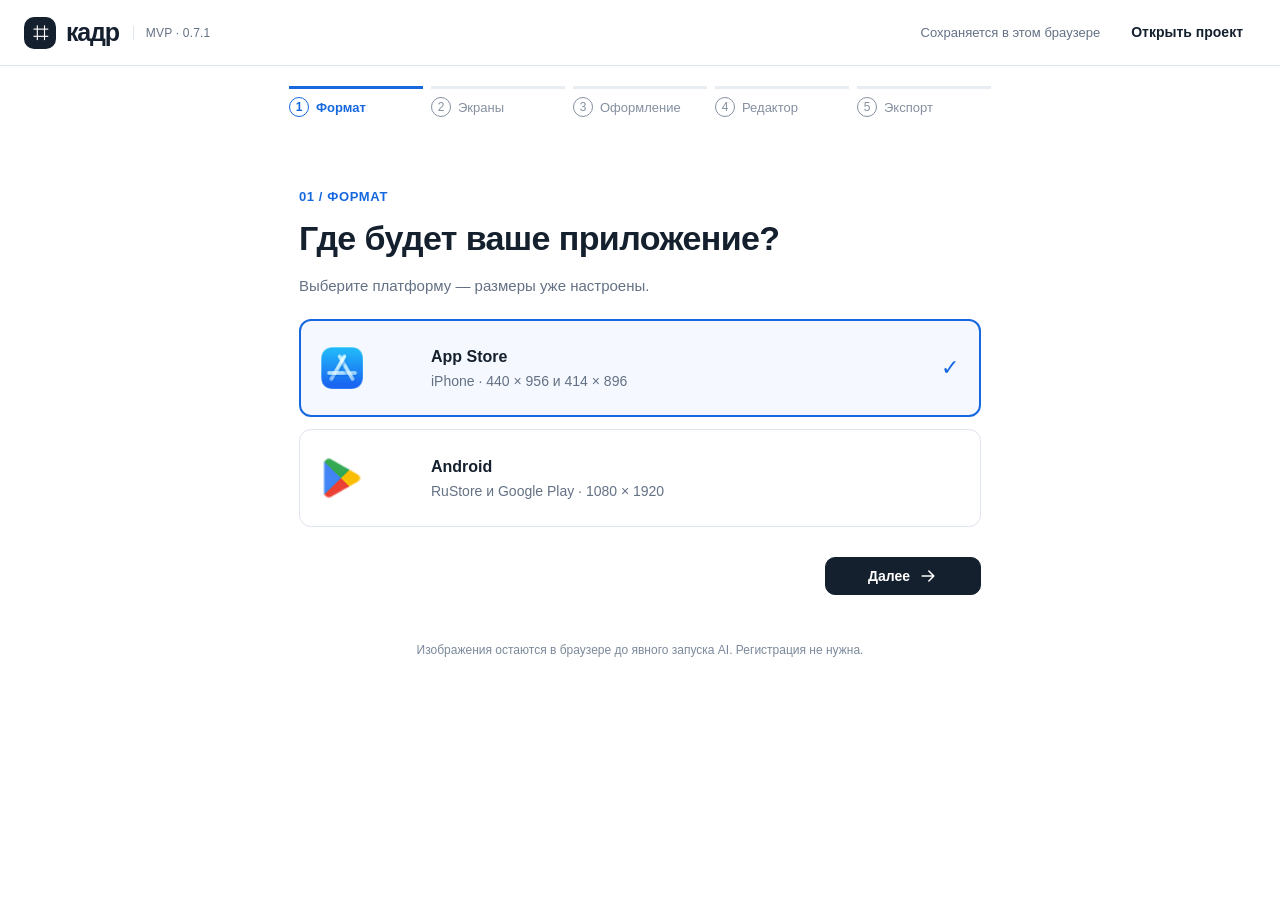
==== commit 32058887: "Publish KADR 0.7.1 from 4e1a794" ====
--- a/index.html
+++ b/index.html
@@ -12,7 +12,7 @@
 </head>
 <body>
   <header class="site-header">
-    <a href="./" class="brand" aria-label="Кадр — главная"><span class="brand-mark" aria-hidden="true">⌗</span>кадр<span class="version">MVP · 0.7.0</span></a>
+    <a href="./" class="brand" aria-label="Кадр — главная"><span class="brand-mark" aria-hidden="true">⌗</span>кадр<span class="version">MVP · 0.7.1</span></a>
     <span id="save-status" class="save-status" aria-live="polite">Открываем проект…</span>
     <div class="header-actions"><button id="open-project" class="button quiet">Открыть проект</button><button id="save-project" class="button quiet" hidden>Сохранить проект</button><button id="new-project" class="button quiet" hidden>Новый</button></div>
   </header>
--- a/mvp/style.css
+++ b/mvp/style.css
@@ -123,7 +123,7 @@
 .export-settings .download-ready{display:grid;gap:8px;margin:0;padding:12px}
 .export-settings .download-ready p{margin:0;font-size:13px}
 .key-dialog{width:min(480px,calc(100vw - 32px))!important}
-.copy-dialog{width:min(960px,calc(100vw - 32px))!important;max-height:calc(100dvh - 32px);padding:24px;overflow:auto}
+.copy-dialog{max-width:calc(100vw - 32px);width:min(960px,calc(100vw - 32px))!important;max-height:calc(100dvh - 32px);padding:24px;overflow:auto}
 .generation-language{display:flex!important;align-items:center;gap:12px;font-size:14px}
 .ai-dialog .dialog-heading h2{font-size:22px}
 .copy-preview-row{display:flex;gap:18px;overflow-x:auto;align-items:flex-start;padding:8px 4px 20px;min-width:0}
@@ -144,7 +144,7 @@
 .ai-connection .button{margin-left:auto;padding:4px 7px;min-height:28px;font-size:11px}
 .connection-dot{width:6px;height:6px;border-radius:50%;background:#19846A}
 .align-phones{font-size:12px;gap:12px}
-.localization-dialog{width:min(980px,calc(100vw - 32px))!important;max-height:calc(100dvh - 32px);overflow:auto;padding:24px}
+.localization-dialog{max-width:calc(100vw - 32px);width:min(980px,calc(100vw - 32px))!important;max-height:calc(100dvh - 32px);overflow:auto;padding:24px}
 .localization-dialog fieldset{margin:16px 0;padding:0;border:0;min-width:0}
 .localization-dialog legend,.localization-dialog .scope-label{font-size:14px;font-weight:650;margin:16px 0 10px}
 .ai-language-grid{display:grid;grid-template-columns:repeat(auto-fit,minmax(145px,1fr));gap:8px}
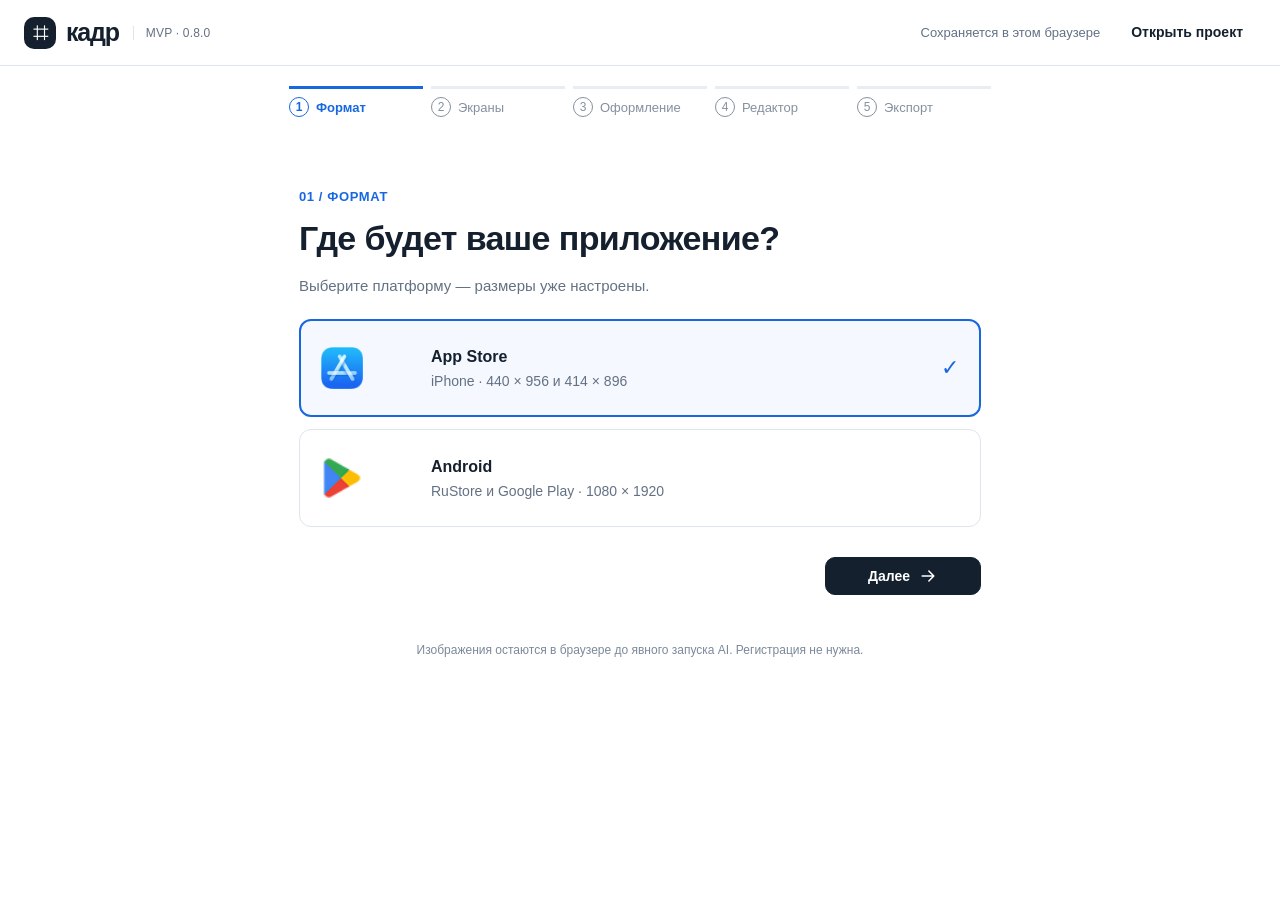
==== commit fd9dba49: "Publish KADR 0.8.0 from b133e7c" ====
--- a/index.html
+++ b/index.html
@@ -12,7 +12,7 @@
 </head>
 <body>
   <header class="site-header">
-    <a href="./" class="brand" aria-label="Кадр — главная"><span class="brand-mark" aria-hidden="true">⌗</span>кадр<span class="version">MVP · 0.7.1</span></a>
+    <a href="./" class="brand" aria-label="Кадр — главная"><span class="brand-mark" aria-hidden="true">⌗</span>кадр<span class="version">MVP · 0.8.0</span></a>
     <span id="save-status" class="save-status" aria-live="polite">Открываем проект…</span>
     <div class="header-actions"><button id="open-project" class="button quiet">Открыть проект</button><button id="save-project" class="button quiet" hidden>Сохранить проект</button><button id="new-project" class="button quiet" hidden>Новый</button></div>
   </header>
--- a/mvp/style.css
+++ b/mvp/style.css
@@ -168,3 +168,28 @@
 .localization-dialog .review-confirmation{display:flex;align-items:center;gap:10px;font-size:14px;padding:16px 0}
 .slide-footer{flex-wrap:wrap;gap:8px}
 @media(max-width:650px){.localization-dialog{padding:16px}.ai-language-grid{grid-template-columns:1fr 1fr}.image-compare-pair{gap:10px;padding:8px}.localization-dialog .image-quality{flex-wrap:wrap}.localization-dialog .proposal-actions{bottom:-16px}}
+
+/* Reference review and editable composition controls, 0.8 */
+.button.eyedropper{width:38px;min-width:38px;height:38px;min-height:38px;flex:none;padding:8px}
+.reference-dialog{width:min(1040px,calc(100vw - 32px));max-width:calc(100vw - 32px);max-height:calc(100dvh - 32px);padding:24px;overflow:auto}
+.reference-thumbnails{display:grid;grid-template-columns:repeat(auto-fit,minmax(100px,145px));gap:14px;margin:20px 0}
+.reference-thumb{display:grid;gap:8px;min-width:0}
+.reference-thumb img{width:100%;height:225px;object-fit:contain;background:var(--canvas);border:1px solid var(--line);border-radius:8px}
+.reference-thumb .button{font-size:12px;min-height:32px;padding:5px}
+.ai-dialog .reference-keep{display:flex;align-items:center;gap:10px;margin-top:14px}
+.ai-dialog .reference-keep input{width:16px;height:16px;margin:0;accent-color:var(--accent)}
+.reference-preview-row{display:flex;gap:20px;overflow-x:auto;align-items:flex-start;padding:8px 0 20px}
+.reference-preview-card{flex:0 0 250px;min-width:0;display:grid;gap:12px}
+.reference-preview-card canvas{width:100%;height:auto;box-shadow:0 4px 18px #14243818}
+.reference-preview-card label{font-size:12px}
+.reference-preview-card textarea{font-size:13px;min-height:66px}
+.reference-controls details{border-top:1px solid var(--line);padding:10px 0}
+.reference-controls summary{font-size:12px;font-weight:600;cursor:pointer;padding:4px 0}
+.reference-controls details label{display:grid;gap:8px;margin:12px 0;font-size:12px;color:var(--muted)}
+.reference-controls input[type=range]{width:100%;accent-color:var(--accent)}
+.reference-controls>select{margin-bottom:10px}
+.reference-controls>.button{width:100%;margin-top:12px}
+.reference-decoration{border-top:1px solid var(--line);padding:12px 0;font-size:12px}
+.reference-decoration>.color-chip{float:right;min-height:30px;padding:4px}
+.reference-decoration>.color-chip i{width:20px;height:20px}
+@media(max-width:650px){.reference-dialog{padding:16px}.reference-preview-card{flex-basis:220px}.reference-thumbnails{grid-template-columns:repeat(3,minmax(0,1fr))}.reference-thumb img{height:160px}.reference-dialog .proposal-actions{bottom:-16px}}
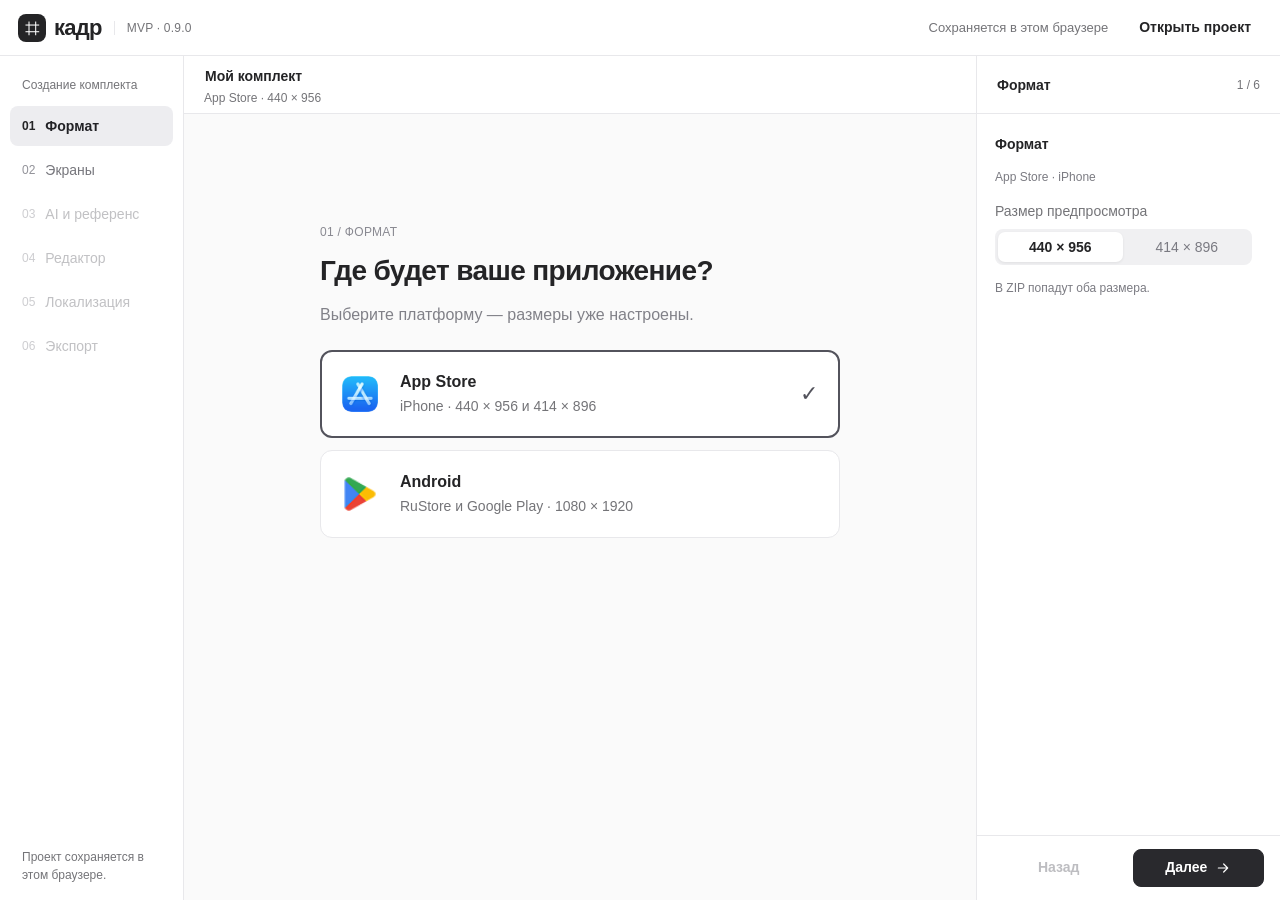
==== commit 92fdd45d: "Publish KADR 0.9.0 from 97980253" ====
--- a/index.html
+++ b/index.html
@@ -8,11 +8,12 @@
   <meta name="description" content="Загрузите экраны, выберите оформление и скачайте комплект скриншотов для RuStore, Google Play или App Store.">
   <link rel="icon" type="image/svg+xml" href="data:image/svg+xml,%3Csvg xmlns='http://www.w3.org/2000/svg' viewBox='0 0 40 40'%3E%3Crect width='40' height='40' rx='11' fill='%2315202E'/%3E%3Cpath d='M10 17v-7h7m6 0h7v7m0 6v7h-7m-6 0h-7v-7' fill='none' stroke='white' stroke-width='3'/%3E%3C/svg%3E">
   <link rel="stylesheet" href="./mvp/style.css">
+  <link rel="stylesheet" href="./mvp/workspace.css">
   <script type="module" src="./mvp/app.js"></script>
 </head>
 <body>
   <header class="site-header">
-    <a href="./" class="brand" aria-label="Кадр — главная"><span class="brand-mark" aria-hidden="true">⌗</span>кадр<span class="version">MVP · 0.8.0</span></a>
+    <a href="./" class="brand" aria-label="Кадр — главная"><span class="brand-mark" aria-hidden="true">⌗</span>кадр<span class="version">MVP · 0.9.0</span></a>
     <span id="save-status" class="save-status" aria-live="polite">Открываем проект…</span>
     <div class="header-actions"><button id="open-project" class="button quiet">Открыть проект</button><button id="save-project" class="button quiet" hidden>Сохранить проект</button><button id="new-project" class="button quiet" hidden>Новый</button></div>
   </header>
--- a/mvp/workspace.css
+++ b/mvp/workspace.css
@@ -0,0 +1,54 @@
+/* A single workspace owns viewport geometry across all six steps. */
+:root{--ink:#242426;--muted:#747478;--line:#e8e8eb;--canvas:#f4f4f5;--accent:#2877ed;--accent-soft:#edf3ff;--control-h:36px;--card-h:clamp(340px,calc(100dvh - 300px),720px)}
+body.workspace-active{height:100dvh;overflow:hidden;display:flex;flex-direction:column}
+.site-header{height:56px;min-height:56px;padding:0 18px;gap:20px;flex-wrap:nowrap;flex-shrink:0}
+.brand{font-size:22px;letter-spacing:-.7px;gap:8px}.brand-mark{width:28px;height:28px;border-radius:8px;font-size:26px}
+.version{font-size:12px;white-space:nowrap}.save-status{width:200px;max-width:200px;text-align:right;white-space:nowrap;overflow:hidden;text-overflow:ellipsis;order:0}
+.header-actions{flex-wrap:nowrap;gap:4px}.header-actions .button{min-height:34px;padding:6px 10px;font-size:14px;white-space:nowrap}
+#app{flex:1;min-height:0;min-width:0;overflow:hidden}
+.workspace{height:100%;display:grid;grid-template-columns:184px minmax(0,1fr) 304px;background:#fff}
+.workflow-nav{padding:22px 10px 16px;border-right:1px solid var(--line);display:flex;flex-direction:column;min-height:0;overflow:auto;scrollbar-width:thin}
+.nav-caption{font-size:12px;color:var(--muted);padding:0 12px 14px}.workflow-nav ol{list-style:none;padding:0;margin:0;display:grid;gap:4px}
+.workflow-nav button{display:flex;align-items:center;gap:10px;width:100%;min-height:40px;border:0;background:none;color:#77777d;padding:10px 12px;border-radius:8px;text-align:left;font-size:14px;white-space:nowrap}
+.workflow-nav button:hover:not(:disabled){background:#f6f6f7}.workflow-nav button[aria-current=step]{color:#222226;background:#ededf0;font-weight:600}
+.nav-number{font-size:12px;font-variant-numeric:tabular-nums;color:#929299}.workflow-nav button[aria-current=step] .nav-number{color:var(--ink)}
+.nav-footnote{font-size:12px;color:var(--muted);line-height:1.5;margin:auto 12px 0;padding-top:24px}
+.workspace-center{display:flex;flex-direction:column;min-width:0;min-height:0;background:#f6f6f7}
+.workspace-toolbar{height:58px;min-height:58px;border-bottom:1px solid var(--line);display:flex;align-items:center;justify-content:space-between;gap:16px;padding:0 20px;background:#fff}
+.workspace-title{min-width:0;display:flex;flex-direction:column;gap:2px}.project-name{font-size:14px;line-height:20px;letter-spacing:0;font-weight:600;width:240px;max-width:100%;padding:0 4px;margin-left:-4px;height:24px;color:var(--ink)}
+.workspace-meta{font-size:12px;line-height:16px;color:var(--muted);white-space:nowrap}.canvas-tools{display:flex;align-items:center;gap:6px;flex-shrink:0}.canvas-tools select{width:136px;font-size:14px;background-color:#f4f4f5;border-color:transparent}
+.button{border-radius:8px;min-height:36px;padding:8px 12px;font-size:14px;font-weight:550}.button.small{min-height:32px;font-size:14px}.button.primary{background:#29292d;border-color:#29292d}.button.primary:hover:not(:disabled){background:#414145}.button:hover:not(:disabled){background:#f3f3f5}.icon-action{width:34px;min-height:34px;padding:7px}.icon-action .icon{width:18px;height:18px}
+.workspace-stage{display:flex;flex-direction:column;flex:1;min-height:0;min-width:0;padding:12px 12px 0}
+.workspace .filmstrip{background-color:#f0f0f2;background-image:radial-gradient(#d3d3d9 .65px,transparent .65px);background-size:18px 18px;border:1px solid #e5e5e9;border-radius:12px;padding:22px;gap:24px;min-height:0;flex:1;overflow:auto;scrollbar-gutter:stable;align-items:flex-start;overflow-anchor:none}
+.workspace .slide-card{width:calc(var(--card-h)*var(--card-ratio));flex:0 0 auto;min-width:0}.workspace .slide-canvas{width:100%;height:100%;box-shadow:none}.canvas-shell{box-shadow:0 2px 10px #0000000d}
+.workspace .slide-head{height:28px;margin:0 0 8px}.workspace .slide-actions button{color:#85858d}.workspace .slide-actions button:hover{background:#e5e5e9;color:var(--ink)}
+.workspace .slide-footer{height:38px;gap:6px}.workspace .replace-screen{font-size:12px;color:#707078}.workspace .replace-screen:hover{color:var(--accent)}.example-tag{font-size:12px;color:#85858e}
+.workspace .add-slide{height:var(--card-h);width:130px;flex:0 0 130px;margin:36px 0 38px;border-color:#c5c5cd;background:transparent;font-size:14px}
+.review-stage .phone-hit,.review-stage .text-hit{visibility:hidden;pointer-events:none}.review-stage .slide-actions,.review-stage .slide-footer{visibility:hidden}.review-stage [data-drag]{pointer-events:none}
+.canvas-status{display:flex;justify-content:space-between;align-items:center;gap:12px;height:34px;min-height:34px;font-size:12px;line-height:16px;color:#7d7d84;padding:0 10px;white-space:nowrap;overflow:hidden}.canvas-status span:last-child{overflow:hidden;text-overflow:ellipsis}
+.inspector{min-width:0;min-height:0;display:flex;flex-direction:column;border-left:1px solid var(--line);background:#fff}
+.inspector-heading{height:58px;min-height:58px;border-bottom:1px solid var(--line);padding:0 20px;display:flex;align-items:center;justify-content:space-between;gap:12px}
+.inspector-heading h1{font-size:14px;letter-spacing:0;font-weight:650;line-height:20px;margin:0}.inspector-heading>span{font-size:12px;color:var(--muted);font-variant-numeric:tabular-nums}
+.inspector-scroll{padding:20px 18px;flex:1;min-height:0;overflow-y:auto;overflow-x:hidden;scrollbar-width:thin;scrollbar-gutter:stable;overflow-anchor:none}
+.step-actions{display:flex;align-items:center;justify-content:space-between;gap:8px;padding:14px 16px;height:65px;min-height:65px;border-top:1px solid var(--line);background:#fff}.step-actions .button{font-size:14px;white-space:nowrap}.step-actions .primary{margin-left:auto}.step-actions .icon{width:16px;height:16px}
+.inspector .control-section{padding:20px 0;gap:14px;border-color:#eeeef0}.inspector .control-section:first-child{padding-top:0;border:0}.inspector h3{font-size:14px;line-height:20px;font-weight:600}.inspector .field-label{font-size:14px;line-height:20px;margin:0 0 -6px;font-weight:400;color:var(--muted)}
+.inspector .control-hint,.inspector .help{font-size:12px;line-height:1.55;margin:0;color:#7b7b82}.inspector .button{width:100%;font-size:14px;line-height:1.4}.inspector .button.quiet{color:#6f6f77}.inspector .button.quiet:hover{color:var(--ink)}
+.inspector select{height:36px;min-height:36px;font-size:14px;border-color:transparent;background-color:#f3f3f5;border-radius:7px;padding-left:10px}.inspector select:hover:not(:disabled){border-color:#d8d8de}.inspector select:disabled{opacity:.45}
+.inspector .segmented{border:0;background:#f0f0f2;padding:3px;gap:2px;border-radius:8px}.inspector .segmented button{font-size:14px;line-height:20px;min-height:30px;padding:4px 5px;color:#7a7a82;white-space:nowrap}.inspector .segmented button[aria-pressed=true]{color:var(--ink);box-shadow:0 1px 3px #00000012}
+.inspector .device-settings{gap:12px}.inspector .device-color-row{font-size:14px;gap:6px;flex-wrap:wrap}.inspector .device-color-row>span{flex:1;white-space:nowrap}.inspector .device-color-row .color-chip{margin-left:auto;max-width:140px}
+.inspector .color-chip{font-size:12px;border:1px solid transparent;background:#f3f3f5;border-radius:7px;min-height:34px;gap:7px;padding:5px 8px;min-width:0}.inspector .color-chip i{height:22px;width:22px;border-radius:5px}.inspector .color-chip span{overflow:hidden;text-overflow:ellipsis}.inspector .reset-color{font-size:18px;width:22px;min-width:22px}.inspector .color-stops{gap:6px;flex-wrap:wrap}.inspector .color-stops .button{width:auto;flex:none;font-size:12px}
+.inspector .switch-label{font-size:14px;line-height:20px;min-height:30px;gap:12px;margin:0}.inspector .switch-label input{width:34px;height:21px}.inspector .switch-label input:before{width:15px;height:15px}.inspector .switch-label input:checked:before{transform:translateX(13px)}
+.inspector .crop-controls{gap:18px}.inspector .crop-controls label,.inspector .angle-control,.inspector .phone-toolbar label{font-size:14px;line-height:20px;gap:8px}.inspector output{font-size:12px;line-height:20px;background:#f3f3f5;padding:0 5px;min-width:38px;border-radius:4px;text-align:right;font-variant-numeric:tabular-nums}
+.inspector input[type=range]{height:16px;accent-color:#75757e;width:100%;cursor:pointer}.inspector .size-row{font-size:14px;line-height:20px;gap:8px}.inspector .font-control{height:34px;border-color:transparent;border-radius:7px;background:#f3f3f5}.inspector .font-control button{width:28px;height:32px;background:none;font-size:16px}.inspector .font-control input{width:40px;height:32px;background:transparent;font-size:14px}
+.inspector .ai-connection{gap:6px;flex-wrap:wrap;font-size:14px}.inspector .ai-connection .button{width:auto;margin-left:auto;font-size:12px}.ai-step-note{padding-top:8px}.inspector .export-languages{max-height:none;gap:4px;overflow:visible}.inspector .export-languages label{font-size:14px;min-height:34px;padding:3px 0}.inspector .export-languages small{font-size:12px}.inspector .issue{font-size:12px;line-height:1.5;margin:10px 0;padding:10px}.export-summary{font-size:18px;font-weight:600;margin:0}.inspector .download-ready{margin-top:12px;padding:12px 0;background:none;border-color:var(--line)}.inspector .download-ready p{font-size:14px}.inspector .composition-controls{font-size:14px}.inspector .composition-controls summary{font-size:14px}
+.onboarding-surface{flex:1;min-height:0;overflow:auto;padding:clamp(24px,5vw,72px);display:grid;place-items:start center;background:#fafafa}.onboarding-content{width:100%;max-width:520px;padding-top:clamp(0px,5vh,48px)}.onboarding-content h1{font-size:28px;line-height:1.2;letter-spacing:-.6px;margin-bottom:16px}.onboarding-content .lead{font-size:16px;line-height:1.55;max-width:none;color:#818188}.onboarding-content .eyebrow{font-size:12px;color:#898991;font-weight:500;letter-spacing:.3px}.onboarding-content .option{min-height:88px;border-radius:12px;background:#fff}.onboarding-content .option[aria-pressed=true]{border-color:#53535c;background:#fff}.choice-check{color:#53535c}.onboarding-content .store-logos{width:44px;flex:0 0 44px}.onboarding-content .store-logos img{width:36px;height:36px}.onboarding-content .option .description{font-size:14px}.onboarding-content .dropzone{background:#fff;border-color:#c8c8ce;border-radius:12px}.onboarding-content .upload-icon{background:#f0f0f2;color:#60606a}.onboarding-content .dropzone span:last-child{font-size:14px}.onboarding-content .upload-list{justify-content:start}
+/* Constrain dialogs and use the same type/control rhythm as the inspector. */
+dialog{border-color:var(--line);border-radius:14px}dialog::backdrop{background:#17171d45}.ai-dialog .dialog-heading h2{font-size:20px;letter-spacing:-.25px}.ai-dialog input,.ai-dialog select,.ai-dialog textarea{border-color:#dedee4;font-size:14px;border-radius:8px}.color-dialog::backdrop{background:transparent}.color-dialog .button{font-size:14px}
+@media(max-width:1200px){.workspace{grid-template-columns:160px minmax(0,1fr) 290px}.workflow-nav{padding-left:8px;padding-right:8px}.workflow-nav button{padding:10px 8px;gap:8px}.nav-caption{padding-left:8px;font-size:12px}.inspector-scroll{padding:18px 14px}.workspace-toolbar{padding:0 14px}.save-status{width:170px;max-width:170px}.workspace .filmstrip{padding:18px;gap:20px}.project-name{width:180px}}
+@media(max-width:960px){.workspace{grid-template-columns:minmax(0,1fr) 284px;grid-template-rows:48px minmax(0,1fr)}.workflow-nav{grid-column:1/-1;grid-row:1;padding:5px 12px;border-right:0;border-bottom:1px solid var(--line);overflow:auto;display:block}.workflow-nav ol{display:flex;gap:4px;width:max-content}.workflow-nav button{width:auto;min-height:36px;padding:8px 10px;gap:6px}.nav-caption,.nav-footnote{display:none}.workspace-center{grid-column:1;grid-row:2}.inspector{grid-column:2;grid-row:2}.site-header{padding:0 14px}.save-status{display:none}.header-actions{margin-left:auto}.version{font-size:12px}.workspace-toolbar{height:56px;min-height:56px}.inspector-heading{height:56px;min-height:56px}.canvas-tools{gap:2px}.project-name{width:160px}:root{--card-h:clamp(320px,calc(100dvh - 344px),640px)}}
+@media(max-width:680px){body.workspace-active{overflow:auto;height:auto;min-height:100dvh}.site-header{height:auto;min-height:56px;flex-wrap:wrap;gap:4px 10px;padding:10px 12px}.version{display:none}.header-actions .button{font-size:12px;padding:5px 7px}.brand{font-size:20px}#app{overflow:visible}.workspace{height:auto;display:flex;flex-direction:column}.workflow-nav{flex-shrink:0;height:48px}.workspace-center{height:540px;min-height:540px;order:1}.inspector{order:2;border-left:0;border-top:1px solid var(--line);min-height:340px;max-height:none}.inspector-heading{display:flex;padding:0 18px}.inspector-scroll{overflow:visible;padding:20px 18px}.step-actions{position:sticky;bottom:0;z-index:5}.workspace-stage{padding:10px 10px 0}.workspace .filmstrip{padding:16px;gap:18px}.workspace .slide-card{width:calc(370px*var(--card-ratio));flex-basis:auto}.workspace .add-slide{height:370px;flex-basis:110px}.canvas-status{padding:0 4px}.canvas-status span:last-child{max-width:72%}.onboarding-surface{padding:24px}.onboarding-content{padding:8px 0}.onboarding-content h1{font-size:26px}.workspace[data-workflow-step="1"] .workspace-center,.workspace[data-workflow-step="2"] .workspace-center{height:auto;min-height:440px}.workspace[data-workflow-step="2"] .onboarding-surface{max-height:650px}.canvas-tools select{width:110px}.workspace-title{max-width:45%}.inspector .control-section{padding:18px 0}.inspector .device-color-row .color-chip{max-width:170px}}
+@media(prefers-reduced-motion:reduce){*,*::before,*::after{scroll-behavior:auto!important;transition:none!important}}
+
+.review-placeholder{visibility:hidden;pointer-events:none}
+
+.inline-ai-key{display:grid;gap:12px}.inline-ai-key label{display:grid;gap:8px;font-size:14px}.inline-ai-key input{width:100%;min-width:0;padding:9px 10px;border:1px solid var(--line);border-radius:7px;background:#f5f5f6;color:var(--ink);font-size:14px}.inline-ai-connected{display:flex;align-items:center;flex-wrap:wrap;gap:4px;font-size:14px}.inline-ai-connected>span{width:100%;padding-bottom:6px}.inspector .inline-ai-connected .button{width:auto;padding:4px 8px;font-size:12px}
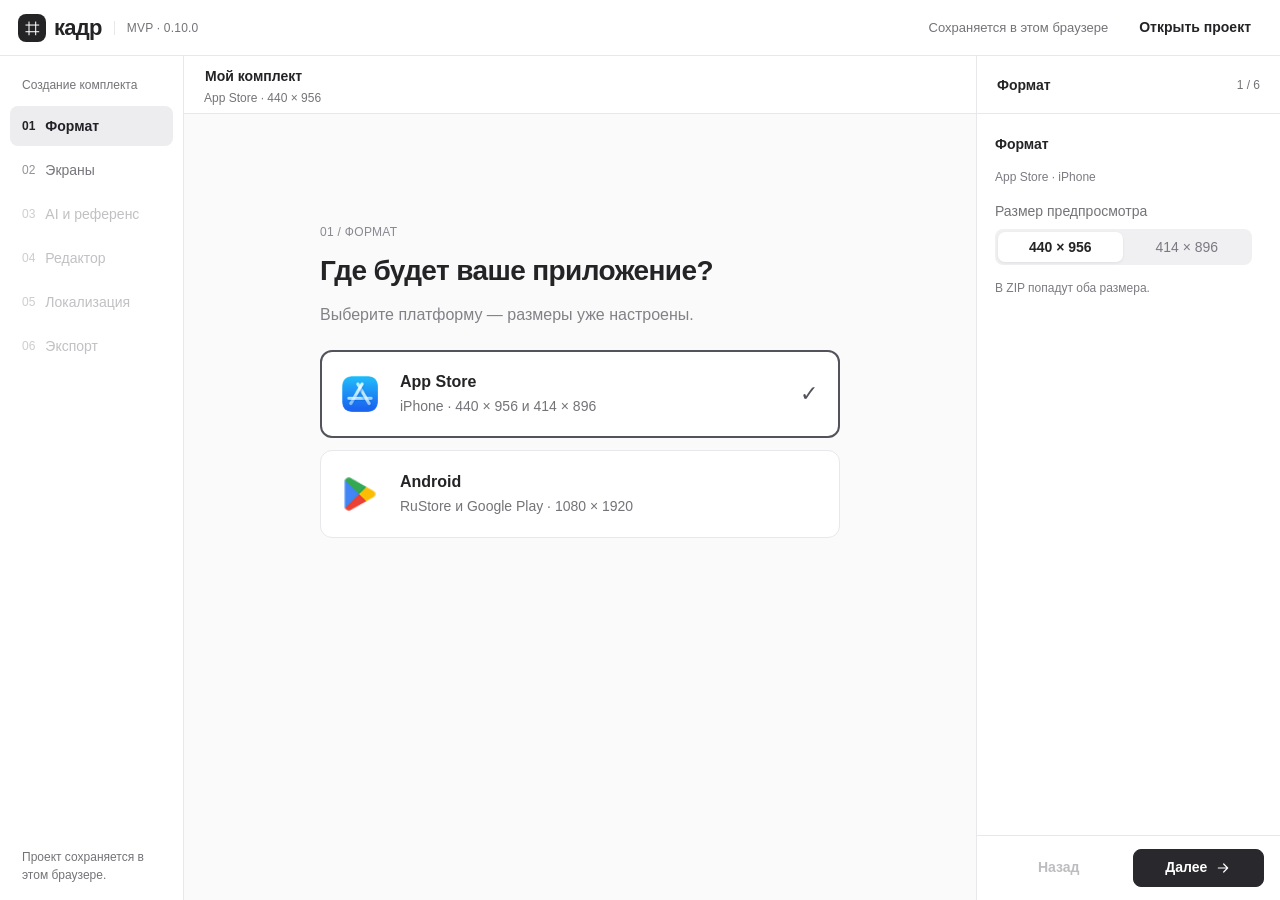
==== commit 5cc50d62: "Publish Kadr 0.10.0 from 4f7e55f" ====
--- a/index.html
+++ b/index.html
@@ -13,7 +13,7 @@
 </head>
 <body>
   <header class="site-header">
-    <a href="./" class="brand" aria-label="Кадр — главная"><span class="brand-mark" aria-hidden="true">⌗</span>кадр<span class="version">MVP · 0.9.0</span></a>
+    <a href="./" class="brand" aria-label="Кадр — главная"><span class="brand-mark" aria-hidden="true">⌗</span>кадр<span class="version">MVP · 0.10.0</span></a>
     <span id="save-status" class="save-status" aria-live="polite">Открываем проект…</span>
     <div class="header-actions"><button id="open-project" class="button quiet">Открыть проект</button><button id="save-project" class="button quiet" hidden>Сохранить проект</button><button id="new-project" class="button quiet" hidden>Новый</button></div>
   </header>
--- a/mvp/workspace.css
+++ b/mvp/workspace.css
@@ -52,3 +52,9 @@
 .review-placeholder{visibility:hidden;pointer-events:none}
 
 .inline-ai-key{display:grid;gap:12px}.inline-ai-key label{display:grid;gap:8px;font-size:14px}.inline-ai-key input{width:100%;min-width:0;padding:9px 10px;border:1px solid var(--line);border-radius:7px;background:#f5f5f6;color:var(--ink);font-size:14px}.inline-ai-connected{display:flex;align-items:center;flex-wrap:wrap;gap:4px;font-size:14px}.inline-ai-connected>span{width:100%;padding-bottom:6px}.inspector .inline-ai-connected .button{width:auto;padding:4px 8px;font-size:12px}
+
+.ai-onboarding {display:grid;grid-template-columns:1fr 1fr;gap:20px 28px}.ai-onboarding .control-section{margin:0;padding:20px 0;border:0}.ai-onboarding .control-section:first-child,.ai-onboarding .ai-step-note{grid-column:1/-1}.ai-onboarding .button{width:100%}.ai-onboarding .connection-form{max-width:560px}@media(max-width:680px){.ai-onboarding{grid-template-columns:1fr;gap:0}}
+
+.pose-controls{display:grid;gap:14px;margin-bottom:22px}.pose-controls label{display:grid;grid-template-columns:1fr auto;gap:6px;font-size:14px}.pose-controls input{grid-column:1/-1}.phone-render-error{position:absolute;inset:45% 10% auto;background:#fff0e9;padding:12px;font-size:12px;border-radius:8px;color:#873819}.workspace[data-workflow-step="3"] .onboarding-content{max-width:650px}@media(max-width:680px){.workspace[data-workflow-step="3"] .workspace-center{height:auto;min-height:440px}}
+
+.background-thumb{display:flex;align-items:center;gap:10px}.background-thumb img{width:56px;height:72px;object-fit:cover;border-radius:6px}.background-dialog{width:min(980px,calc(100vw - 32px));max-width:980px}.background-dialog>label{display:grid;gap:8px;margin:16px 0}.background-dialog textarea{width:100%}.background-dialog .reference-preview-row canvas{width:190px;height:auto;align-self:start}.background-dialog .reference-preview-row{margin:20px 0}.ai-onboarding .inline-ai-connected .button{width:auto}
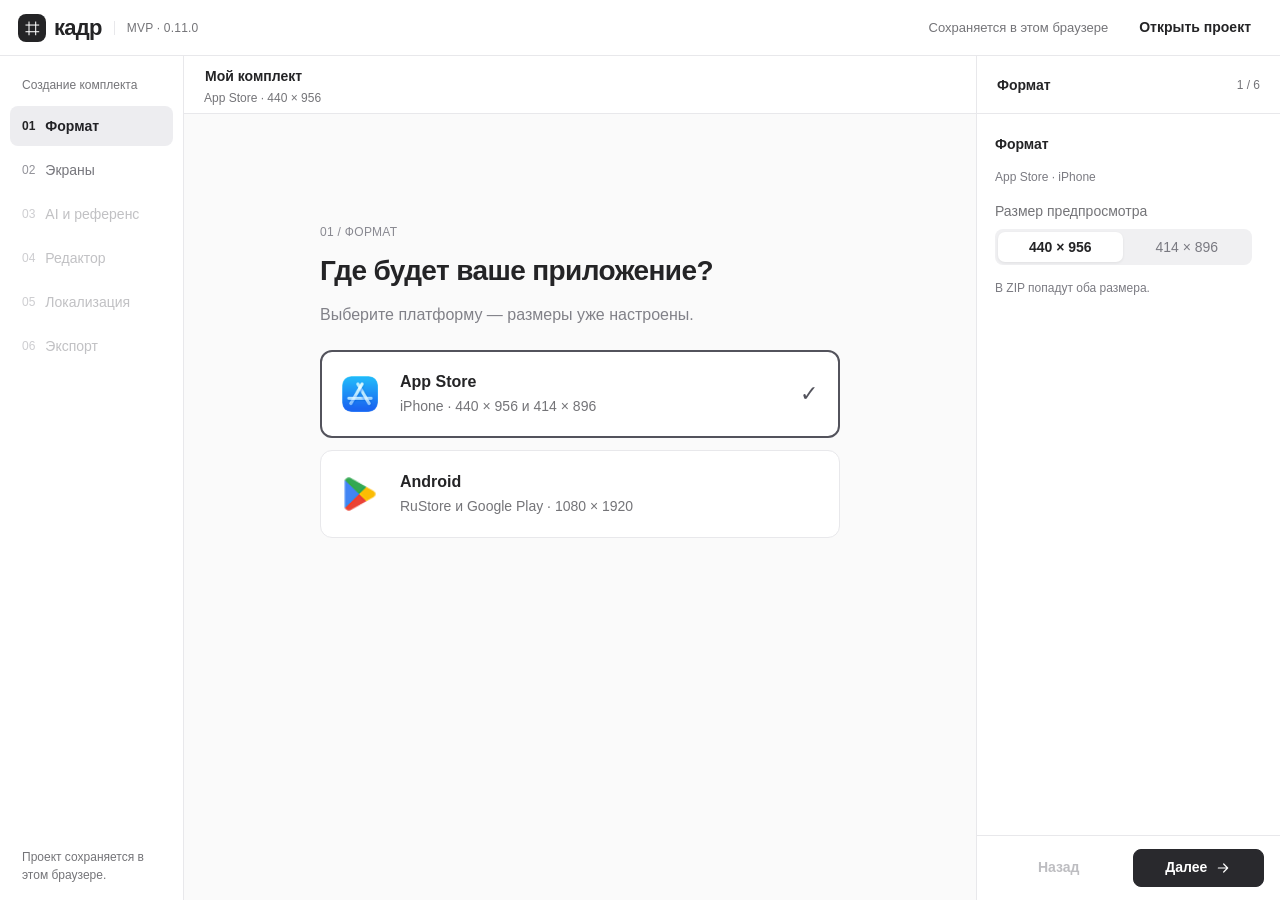
==== commit 9747777e: "Publish Kadr 0.11.0 from fd38c98f" ====
--- a/index.html
+++ b/index.html
@@ -13,7 +13,7 @@
 </head>
 <body>
   <header class="site-header">
-    <a href="./" class="brand" aria-label="Кадр — главная"><span class="brand-mark" aria-hidden="true">⌗</span>кадр<span class="version">MVP · 0.10.0</span></a>
+    <a href="./" class="brand" aria-label="Кадр — главная"><span class="brand-mark" aria-hidden="true">⌗</span>кадр<span class="version">MVP · 0.11.0</span></a>
     <span id="save-status" class="save-status" aria-live="polite">Открываем проект…</span>
     <div class="header-actions"><button id="open-project" class="button quiet">Открыть проект</button><button id="save-project" class="button quiet" hidden>Сохранить проект</button><button id="new-project" class="button quiet" hidden>Новый</button></div>
   </header>
--- a/mvp/workspace.css
+++ b/mvp/workspace.css
@@ -58,3 +58,33 @@
 .pose-controls{display:grid;gap:14px;margin-bottom:22px}.pose-controls label{display:grid;grid-template-columns:1fr auto;gap:6px;font-size:14px}.pose-controls input{grid-column:1/-1}.phone-render-error{position:absolute;inset:45% 10% auto;background:#fff0e9;padding:12px;font-size:12px;border-radius:8px;color:#873819}.workspace[data-workflow-step="3"] .onboarding-content{max-width:650px}@media(max-width:680px){.workspace[data-workflow-step="3"] .workspace-center{height:auto;min-height:440px}}
 
 .background-thumb{display:flex;align-items:center;gap:10px}.background-thumb img{width:56px;height:72px;object-fit:cover;border-radius:6px}.background-dialog{width:min(980px,calc(100vw - 32px));max-width:980px}.background-dialog>label{display:grid;gap:8px;margin:16px 0}.background-dialog textarea{width:100%}.background-dialog .reference-preview-row canvas{width:190px;height:auto;align-self:start}.background-dialog .reference-preview-row{margin:20px 0}.ai-onboarding .inline-ai-connected .button{width:auto}
+
+/* One stable AI form; connecting a key never replaces or reflows the cards. */
+.ai-onboarding{display:flex;flex-direction:column;gap:20px}
+.workspace[data-workflow-step="3"] .onboarding-content{max-width:620px;padding-top:0}
+.workspace[data-workflow-step="3"] .onboarding-surface{scrollbar-gutter:stable;overflow-anchor:none;padding:32px clamp(20px,4vw,56px)}
+.ai-key-card,.ai-choice{border:1px solid #e3e3e8;border-radius:12px;background:#fff;padding:20px}
+.ai-key-card{display:grid;gap:12px}.ai-key-heading{display:flex;justify-content:space-between;gap:12px;align-items:center;font-size:14px;line-height:20px}
+.ai-key-heading [role=status]{font-size:12px;color:#77777f;font-weight:400;white-space:nowrap}
+.ai-key-card[data-connected=true] [role=status]{color:#35704c}
+.ai-onboarding .inline-ai-key{display:block}.ai-key-row{display:grid;grid-template-columns:minmax(0,1fr) 110px 94px;gap:8px;align-items:center}
+.ai-key-row input{height:40px;min-width:0}.ai-onboarding .ai-key-row .button{width:100%;height:40px;padding:8px;font-size:14px;white-space:nowrap}
+.ai-onboarding .control-hint{font-size:12px;line-height:1.5;color:#77777f;margin:0}
+.ai-onboarding .ai-options{display:grid;grid-template-columns:minmax(0,1fr);gap:12px}.ai-choice>.switch-label{margin:0;min-height:44px;gap:20px;align-items:center;cursor:pointer}
+.ai-choice .switch-label span{min-width:0;display:grid;gap:4px}.ai-choice strong{font-size:15px;line-height:22px;font-weight:600}.ai-choice small{font-size:14px;line-height:20px;color:#77777f;font-weight:400}
+.ai-choice .switch-label input{width:36px;height:22px;flex:0 0 36px;margin:0}.ai-choice .switch-label input:before{width:16px;height:16px}.ai-choice .switch-label input:checked:before{transform:translateX(14px)}
+.ai-onboarding[data-connected=false] .ai-options{opacity:.6}.ai-choice-detail{padding-top:18px}.ai-choice-detail[hidden]{display:none}
+.ai-language{display:flex;align-items:center;gap:20px;font-size:14px;color:#77777f}.ai-language select{margin-left:auto;max-width:210px;width:60%;height:38px;font-size:14px;border:1px solid #e8e8ec;background-color:#f5f5f7;border-radius:8px}
+.ai-reference-drop{display:grid;place-content:center;gap:6px;width:100%;min-height:104px;padding:20px;border:1px dashed #bdbdc6;border-radius:9px;background:#fafafb;color:#44444c;text-align:center;cursor:pointer}.ai-reference-drop span{font-size:12px;color:#77777f}.ai-reference-drop:hover:not(:disabled),.ai-reference-drop.dragover{background:#f0f0f4;border-color:#686872}
+.ai-reference-list{display:flex;flex-wrap:wrap;gap:10px}.ai-reference-list:not(:empty){margin-top:14px}.ai-reference-thumb{position:relative;width:68px;height:106px}.ai-reference-thumb img{width:100%;height:100%;object-fit:contain;background:#f0f0f2;border:1px solid #dddde3;border-radius:6px}.ai-reference-thumb .icon-button{position:absolute;right:-5px;top:-5px;width:24px;height:24px;min-height:24px;padding:0;border:1px solid #dddde3;background:#fff;border-radius:50%;font-size:18px;line-height:20px}
+.ai-artwork{display:flex;gap:9px;align-items:flex-start;font-size:14px;line-height:20px;margin:18px 0 6px}.ai-artwork input{margin:2px 0 0;width:16px;height:16px;accent-color:#29292d;flex:0 0 16px}
+.ai-run-note{font-size:13px;line-height:1.6;color:#77777f;margin:0}.ai-form-status{margin:0;color:#925029;font-size:14px;line-height:1.5}.ai-form-status:empty{display:none}
+.ai-generation-screen{position:fixed;inset:0;width:100vw;max-width:none;height:100dvh;max-height:none;margin:0;padding:24px;border:0;border-radius:0;background:#fafafa;color:#29292d;overflow:auto}
+.ai-generation-screen[open]{display:grid;place-items:center}.ai-generation-screen::backdrop{background:#fafafa}.ai-generation-content{width:min(100%,480px);text-align:center;display:grid;justify-items:center;gap:20px;padding:32px 0}
+.ai-generation-content h1{font-size:30px;line-height:1.2;letter-spacing:-.6px;margin:0;min-height:72px}.ai-generation-content p{margin:0}.ai-generation-content .eyebrow{font-size:12px;color:#83838b;letter-spacing:1px}.ai-generation-stage{font-size:15px;line-height:1.5;color:#77777f;min-height:46px}.ai-generation-content .control-hint{font-size:14px;line-height:1.6;max-width:350px;color:#77777f}.ai-generation-content small{font-size:12px;line-height:1.5;max-width:330px;color:#87878e}.ai-generation-content .button{min-width:140px}
+.ai-spinner{width:42px;height:42px;border:3px solid #e4e4e9;border-top-color:#34343b;border-radius:50%;animation:ai-spin 1s linear infinite;margin-bottom:12px}@keyframes ai-spin{to{transform:rotate(360deg)}}
+@media(max-width:1150px){.ai-key-row{grid-template-columns:minmax(0,1fr) 100px}.ai-key-row input{grid-column:1/-1}.ai-key-row .button:last-child{grid-column:2}.ai-key-heading{flex-wrap:wrap;gap:4px}}
+@media(max-width:680px){.workspace[data-workflow-step="3"] .onboarding-surface{padding:24px 18px}.ai-key-card,.ai-choice{padding:16px}.ai-choice small{font-size:13px}.ai-key-heading{flex-wrap:nowrap}.ai-key-row{grid-template-columns:1fr 100px}.ai-generation-content h1{font-size:26px}}
+@media(prefers-reduced-motion:reduce){.ai-spinner{animation:none}}
+
+.ai-key-card .sr-only{position:absolute;width:1px;height:1px;padding:0;margin:-1px;overflow:hidden;clip:rect(0,0,0,0);white-space:nowrap;border:0}
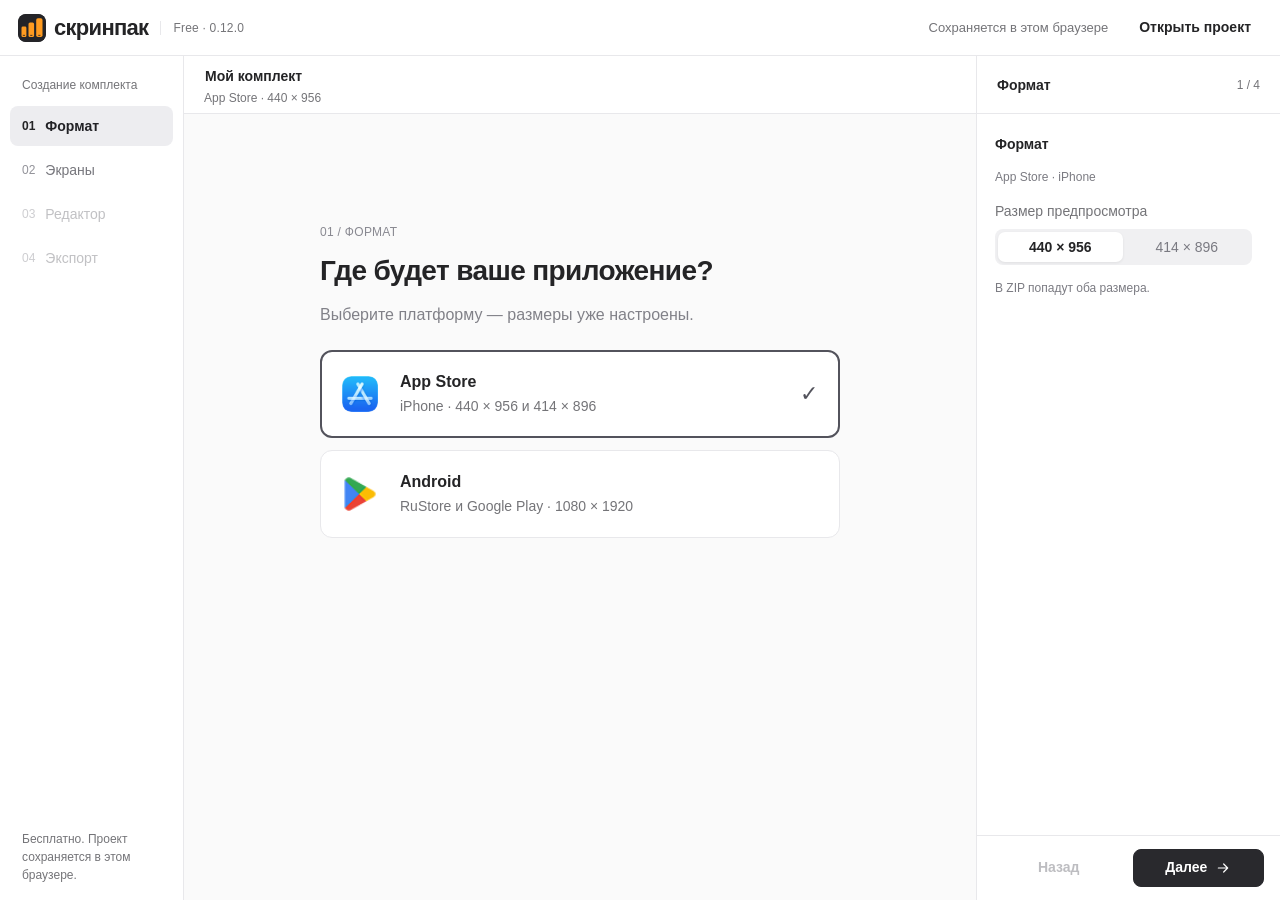
==== commit bdb1d905: "Publish Screenpack Free 0.12.0 Source: f83fec54b1e7a653e23f7898c876799c263e010b" ====
--- a/index.html
+++ b/index.html
@@ -3,21 +3,22 @@
 <head>
   <meta charset="utf-8">
   <meta name="viewport" content="width=device-width, initial-scale=1">
+  <meta http-equiv="Content-Security-Policy" content="connect-src 'self'; object-src 'none'; base-uri 'self'">
   <meta name="theme-color" content="#F6F8FB">
-  <title>Кадр — скриншоты для вашего приложения</title>
-  <meta name="description" content="Загрузите экраны, выберите оформление и скачайте комплект скриншотов для RuStore, Google Play или App Store.">
-  <link rel="icon" type="image/svg+xml" href="data:image/svg+xml,%3Csvg xmlns='http://www.w3.org/2000/svg' viewBox='0 0 40 40'%3E%3Crect width='40' height='40' rx='11' fill='%2315202E'/%3E%3Cpath d='M10 17v-7h7m6 0h7v7m0 6v7h-7m-6 0h-7v-7' fill='none' stroke='white' stroke-width='3'/%3E%3C/svg%3E">
+  <title>Скринпак — бесплатный редактор скриншотов для приложений</title>
+  <meta name="description" content="Скринпак — бесплатный редактор скриншотов для App Store, Google Play и RuStore. Загрузите экраны, настройте мокапы, фон и текст, скачайте комплект без водяного знака.">
+  <link rel="icon" type="image/svg+xml" href="./assets/brands/screenpack.svg">
   <link rel="stylesheet" href="./mvp/style.css">
   <link rel="stylesheet" href="./mvp/workspace.css">
   <script type="module" src="./mvp/app.js"></script>
 </head>
 <body>
   <header class="site-header">
-    <a href="./" class="brand" aria-label="Кадр — главная"><span class="brand-mark" aria-hidden="true">⌗</span>кадр<span class="version">MVP · 0.11.0</span></a>
+    <a href="./" class="brand" aria-label="Скринпак — главная"><img class="brand-mark" src="./assets/brands/screenpack.svg" width="28" height="28" alt="">скринпак<span class="version">Free · 0.12.0</span></a>
     <span id="save-status" class="save-status" aria-live="polite">Открываем проект…</span>
     <div class="header-actions"><button id="open-project" class="button quiet">Открыть проект</button><button id="save-project" class="button quiet" hidden>Сохранить проект</button><button id="new-project" class="button quiet" hidden>Новый</button></div>
   </header>
-  <main id="app" aria-busy="true"><div class="initial-loading">Открываем Кадр…</div></main>
+  <main id="app" aria-busy="true"><div class="initial-loading">Открываем Скринпак…</div></main>
   <div id="notice" class="notice" role="status" hidden></div>
   <input id="screens-input" type="file" accept="image/png,image/jpeg,image/webp" multiple hidden>
   <input id="project-input" type="file" accept=".json,.kadr.json,application/json" hidden>
--- a/mvp/workspace.css
+++ b/mvp/workspace.css
@@ -2,7 +2,7 @@
 :root{--ink:#242426;--muted:#747478;--line:#e8e8eb;--canvas:#f4f4f5;--accent:#2877ed;--accent-soft:#edf3ff;--control-h:36px;--card-h:clamp(340px,calc(100dvh - 300px),720px)}
 body.workspace-active{height:100dvh;overflow:hidden;display:flex;flex-direction:column}
 .site-header{height:56px;min-height:56px;padding:0 18px;gap:20px;flex-wrap:nowrap;flex-shrink:0}
-.brand{font-size:22px;letter-spacing:-.7px;gap:8px}.brand-mark{width:28px;height:28px;border-radius:8px;font-size:26px}
+.brand{font-size:22px;letter-spacing:-.7px;gap:8px;white-space:nowrap;flex-shrink:0}.brand-mark{width:28px;height:28px;border-radius:8px;font-size:26px}
 .version{font-size:12px;white-space:nowrap}.save-status{width:200px;max-width:200px;text-align:right;white-space:nowrap;overflow:hidden;text-overflow:ellipsis;order:0}
 .header-actions{flex-wrap:nowrap;gap:4px}.header-actions .button{min-height:34px;padding:6px 10px;font-size:14px;white-space:nowrap}
 #app{flex:1;min-height:0;min-width:0;overflow:hidden}
@@ -51,40 +51,8 @@
 
 .review-placeholder{visibility:hidden;pointer-events:none}
 
-.inline-ai-key{display:grid;gap:12px}.inline-ai-key label{display:grid;gap:8px;font-size:14px}.inline-ai-key input{width:100%;min-width:0;padding:9px 10px;border:1px solid var(--line);border-radius:7px;background:#f5f5f6;color:var(--ink);font-size:14px}.inline-ai-connected{display:flex;align-items:center;flex-wrap:wrap;gap:4px;font-size:14px}.inline-ai-connected>span{width:100%;padding-bottom:6px}.inspector .inline-ai-connected .button{width:auto;padding:4px 8px;font-size:12px}
 
-.ai-onboarding {display:grid;grid-template-columns:1fr 1fr;gap:20px 28px}.ai-onboarding .control-section{margin:0;padding:20px 0;border:0}.ai-onboarding .control-section:first-child,.ai-onboarding .ai-step-note{grid-column:1/-1}.ai-onboarding .button{width:100%}.ai-onboarding .connection-form{max-width:560px}@media(max-width:680px){.ai-onboarding{grid-template-columns:1fr;gap:0}}
 
-.pose-controls{display:grid;gap:14px;margin-bottom:22px}.pose-controls label{display:grid;grid-template-columns:1fr auto;gap:6px;font-size:14px}.pose-controls input{grid-column:1/-1}.phone-render-error{position:absolute;inset:45% 10% auto;background:#fff0e9;padding:12px;font-size:12px;border-radius:8px;color:#873819}.workspace[data-workflow-step="3"] .onboarding-content{max-width:650px}@media(max-width:680px){.workspace[data-workflow-step="3"] .workspace-center{height:auto;min-height:440px}}
+.pose-controls{display:grid;gap:14px;margin-bottom:22px}.pose-controls label{display:grid;grid-template-columns:1fr auto;gap:6px;font-size:14px}.pose-controls input{grid-column:1/-1}.phone-render-error{position:absolute;inset:45% 10% auto;background:#fff0e9;padding:12px;font-size:12px;border-radius:8px;color:#873819}
 
-.background-thumb{display:flex;align-items:center;gap:10px}.background-thumb img{width:56px;height:72px;object-fit:cover;border-radius:6px}.background-dialog{width:min(980px,calc(100vw - 32px));max-width:980px}.background-dialog>label{display:grid;gap:8px;margin:16px 0}.background-dialog textarea{width:100%}.background-dialog .reference-preview-row canvas{width:190px;height:auto;align-self:start}.background-dialog .reference-preview-row{margin:20px 0}.ai-onboarding .inline-ai-connected .button{width:auto}
-
-/* One stable AI form; connecting a key never replaces or reflows the cards. */
-.ai-onboarding{display:flex;flex-direction:column;gap:20px}
-.workspace[data-workflow-step="3"] .onboarding-content{max-width:620px;padding-top:0}
-.workspace[data-workflow-step="3"] .onboarding-surface{scrollbar-gutter:stable;overflow-anchor:none;padding:32px clamp(20px,4vw,56px)}
-.ai-key-card,.ai-choice{border:1px solid #e3e3e8;border-radius:12px;background:#fff;padding:20px}
-.ai-key-card{display:grid;gap:12px}.ai-key-heading{display:flex;justify-content:space-between;gap:12px;align-items:center;font-size:14px;line-height:20px}
-.ai-key-heading [role=status]{font-size:12px;color:#77777f;font-weight:400;white-space:nowrap}
-.ai-key-card[data-connected=true] [role=status]{color:#35704c}
-.ai-onboarding .inline-ai-key{display:block}.ai-key-row{display:grid;grid-template-columns:minmax(0,1fr) 110px 94px;gap:8px;align-items:center}
-.ai-key-row input{height:40px;min-width:0}.ai-onboarding .ai-key-row .button{width:100%;height:40px;padding:8px;font-size:14px;white-space:nowrap}
-.ai-onboarding .control-hint{font-size:12px;line-height:1.5;color:#77777f;margin:0}
-.ai-onboarding .ai-options{display:grid;grid-template-columns:minmax(0,1fr);gap:12px}.ai-choice>.switch-label{margin:0;min-height:44px;gap:20px;align-items:center;cursor:pointer}
-.ai-choice .switch-label span{min-width:0;display:grid;gap:4px}.ai-choice strong{font-size:15px;line-height:22px;font-weight:600}.ai-choice small{font-size:14px;line-height:20px;color:#77777f;font-weight:400}
-.ai-choice .switch-label input{width:36px;height:22px;flex:0 0 36px;margin:0}.ai-choice .switch-label input:before{width:16px;height:16px}.ai-choice .switch-label input:checked:before{transform:translateX(14px)}
-.ai-onboarding[data-connected=false] .ai-options{opacity:.6}.ai-choice-detail{padding-top:18px}.ai-choice-detail[hidden]{display:none}
-.ai-language{display:flex;align-items:center;gap:20px;font-size:14px;color:#77777f}.ai-language select{margin-left:auto;max-width:210px;width:60%;height:38px;font-size:14px;border:1px solid #e8e8ec;background-color:#f5f5f7;border-radius:8px}
-.ai-reference-drop{display:grid;place-content:center;gap:6px;width:100%;min-height:104px;padding:20px;border:1px dashed #bdbdc6;border-radius:9px;background:#fafafb;color:#44444c;text-align:center;cursor:pointer}.ai-reference-drop span{font-size:12px;color:#77777f}.ai-reference-drop:hover:not(:disabled),.ai-reference-drop.dragover{background:#f0f0f4;border-color:#686872}
-.ai-reference-list{display:flex;flex-wrap:wrap;gap:10px}.ai-reference-list:not(:empty){margin-top:14px}.ai-reference-thumb{position:relative;width:68px;height:106px}.ai-reference-thumb img{width:100%;height:100%;object-fit:contain;background:#f0f0f2;border:1px solid #dddde3;border-radius:6px}.ai-reference-thumb .icon-button{position:absolute;right:-5px;top:-5px;width:24px;height:24px;min-height:24px;padding:0;border:1px solid #dddde3;background:#fff;border-radius:50%;font-size:18px;line-height:20px}
-.ai-artwork{display:flex;gap:9px;align-items:flex-start;font-size:14px;line-height:20px;margin:18px 0 6px}.ai-artwork input{margin:2px 0 0;width:16px;height:16px;accent-color:#29292d;flex:0 0 16px}
-.ai-run-note{font-size:13px;line-height:1.6;color:#77777f;margin:0}.ai-form-status{margin:0;color:#925029;font-size:14px;line-height:1.5}.ai-form-status:empty{display:none}
-.ai-generation-screen{position:fixed;inset:0;width:100vw;max-width:none;height:100dvh;max-height:none;margin:0;padding:24px;border:0;border-radius:0;background:#fafafa;color:#29292d;overflow:auto}
-.ai-generation-screen[open]{display:grid;place-items:center}.ai-generation-screen::backdrop{background:#fafafa}.ai-generation-content{width:min(100%,480px);text-align:center;display:grid;justify-items:center;gap:20px;padding:32px 0}
-.ai-generation-content h1{font-size:30px;line-height:1.2;letter-spacing:-.6px;margin:0;min-height:72px}.ai-generation-content p{margin:0}.ai-generation-content .eyebrow{font-size:12px;color:#83838b;letter-spacing:1px}.ai-generation-stage{font-size:15px;line-height:1.5;color:#77777f;min-height:46px}.ai-generation-content .control-hint{font-size:14px;line-height:1.6;max-width:350px;color:#77777f}.ai-generation-content small{font-size:12px;line-height:1.5;max-width:330px;color:#87878e}.ai-generation-content .button{min-width:140px}
-.ai-spinner{width:42px;height:42px;border:3px solid #e4e4e9;border-top-color:#34343b;border-radius:50%;animation:ai-spin 1s linear infinite;margin-bottom:12px}@keyframes ai-spin{to{transform:rotate(360deg)}}
-@media(max-width:1150px){.ai-key-row{grid-template-columns:minmax(0,1fr) 100px}.ai-key-row input{grid-column:1/-1}.ai-key-row .button:last-child{grid-column:2}.ai-key-heading{flex-wrap:wrap;gap:4px}}
-@media(max-width:680px){.workspace[data-workflow-step="3"] .onboarding-surface{padding:24px 18px}.ai-key-card,.ai-choice{padding:16px}.ai-choice small{font-size:13px}.ai-key-heading{flex-wrap:nowrap}.ai-key-row{grid-template-columns:1fr 100px}.ai-generation-content h1{font-size:26px}}
-@media(prefers-reduced-motion:reduce){.ai-spinner{animation:none}}
-
-.ai-key-card .sr-only{position:absolute;width:1px;height:1px;padding:0;margin:-1px;overflow:hidden;clip:rect(0,0,0,0);white-space:nowrap;border:0}
+.background-thumb{display:flex;align-items:center;gap:10px}.background-thumb img{width:56px;height:72px;object-fit:cover;border-radius:6px}
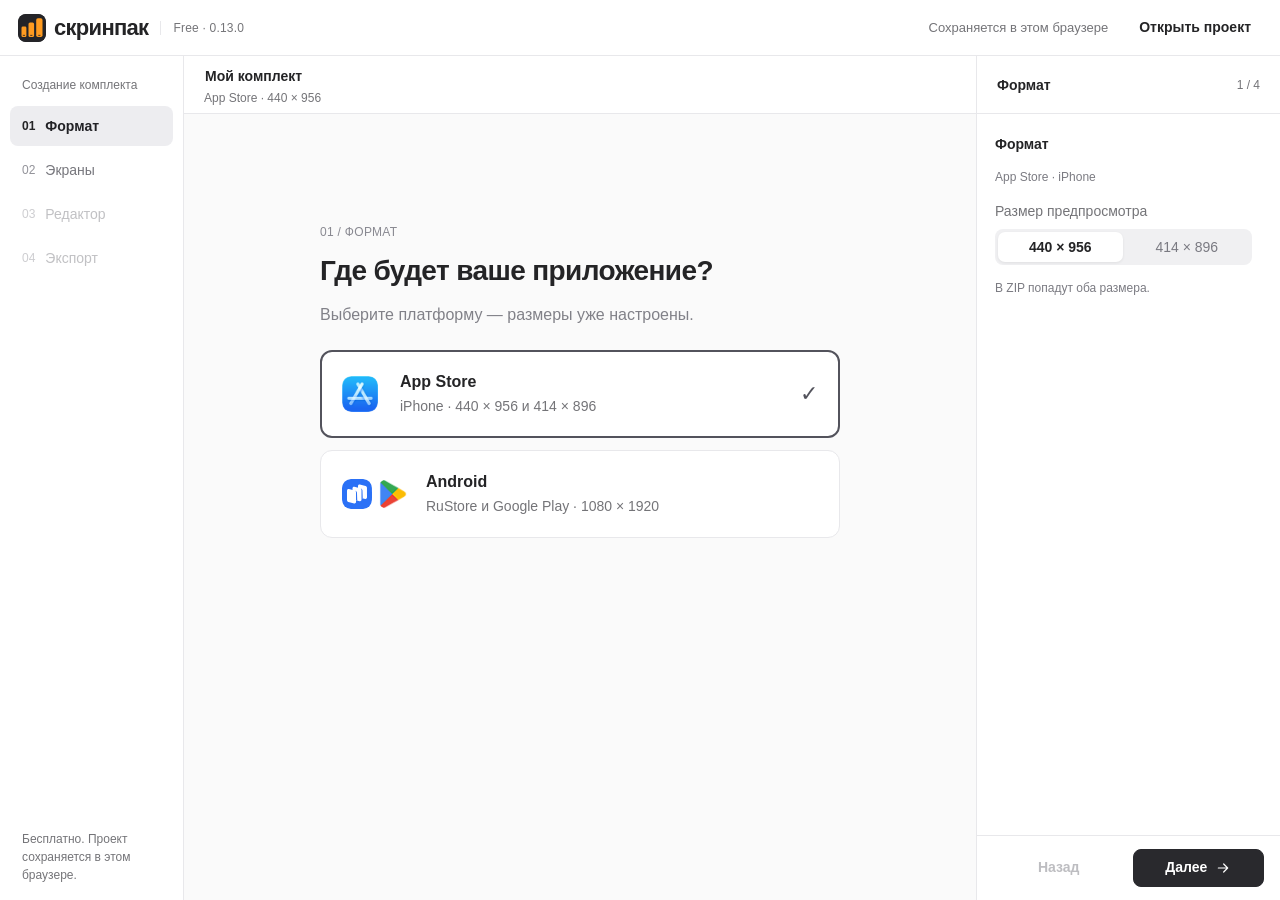
==== commit 8abe378e: "Publish Screenpack Free v0.13.0 from 02b4830ebd6eb18e7b86fddc809fc3aa180238d8" ====
--- a/index.html
+++ b/index.html
@@ -3,7 +3,7 @@
 <head>
   <meta charset="utf-8">
   <meta name="viewport" content="width=device-width, initial-scale=1">
-  <meta http-equiv="Content-Security-Policy" content="connect-src 'self'; object-src 'none'; base-uri 'self'">
+  <meta http-equiv="Content-Security-Policy" content="connect-src 'self' https://api.openai.com; object-src 'none'; base-uri 'self'">
   <meta name="theme-color" content="#F6F8FB">
   <title>Скринпак — бесплатный редактор скриншотов для приложений</title>
   <meta name="description" content="Скринпак — бесплатный редактор скриншотов для App Store, Google Play и RuStore. Загрузите экраны, настройте мокапы, фон и текст, скачайте комплект без водяного знака.">
@@ -14,7 +14,7 @@
 </head>
 <body>
   <header class="site-header">
-    <a href="./" class="brand" aria-label="Скринпак — главная"><img class="brand-mark" src="./assets/brands/screenpack.svg" width="28" height="28" alt="">скринпак<span class="version">Free · 0.12.0</span></a>
+    <a href="./" class="brand" aria-label="Скринпак — главная"><img class="brand-mark" src="./assets/brands/screenpack.svg" width="28" height="28" alt="">скринпак<span class="version">Free · 0.13.0</span></a>
     <span id="save-status" class="save-status" aria-live="polite">Открываем проект…</span>
     <div class="header-actions"><button id="open-project" class="button quiet">Открыть проект</button><button id="save-project" class="button quiet" hidden>Сохранить проект</button><button id="new-project" class="button quiet" hidden>Новый</button></div>
   </header>
--- a/mvp/workspace.css
+++ b/mvp/workspace.css
@@ -1,4 +1,4 @@
-/* A single workspace owns viewport geometry across all six steps. */
+/* Stable workspace geometry across the four creation steps. */
 :root{--ink:#242426;--muted:#747478;--line:#e8e8eb;--canvas:#f4f4f5;--accent:#2877ed;--accent-soft:#edf3ff;--control-h:36px;--card-h:clamp(340px,calc(100dvh - 300px),720px)}
 body.workspace-active{height:100dvh;overflow:hidden;display:flex;flex-direction:column}
 .site-header{height:56px;min-height:56px;padding:0 18px;gap:20px;flex-wrap:nowrap;flex-shrink:0}
@@ -56,3 +56,16 @@
 .pose-controls{display:grid;gap:14px;margin-bottom:22px}.pose-controls label{display:grid;grid-template-columns:1fr auto;gap:6px;font-size:14px}.pose-controls input{grid-column:1/-1}.phone-render-error{position:absolute;inset:45% 10% auto;background:#fff0e9;padding:12px;font-size:12px;border-radius:8px;color:#873819}
 
 .background-thumb{display:flex;align-items:center;gap:10px}.background-thumb img{width:56px;height:72px;object-fit:cover;border-radius:6px}
+/* Explicit selection; outlines do not change card geometry or exported pixels. */
+.workspace .active-slide .canvas-shell{outline:2px solid var(--accent);outline-offset:4px}
+.workspace .slide-head{gap:5px}.slide-grip{display:flex;cursor:grab;color:var(--muted)}
+.workspace .slide-number{border:0;background:transparent;border-radius:5px;font-size:12px;white-space:nowrap;padding:3px 5px;color:var(--muted);font-weight:600;cursor:pointer}
+.workspace .slide-number[aria-pressed=true]{color:var(--accent);background:var(--accent-soft)}
+.slide-navigator{display:flex;gap:6px;align-items:center}.slide-navigator select{flex:1;min-width:0}.slide-navigator .icon-action{flex:none}
+.onboarding-content .store-logos.android-logos{width:70px;flex-basis:70px;display:flex;gap:6px}.onboarding-content .android-logos img{width:30px;height:30px}
+.upload-guidance{margin:0 0 20px;padding:14px 16px;border:1px solid var(--line);border-radius:10px;background:white;font-size:14px;line-height:1.5}.upload-guidance p{margin:6px 0 0;color:var(--muted)}.upload-guidance a{color:inherit;text-underline-offset:3px}
+.content-generate{width:100%;margin-top:12px}.copy-dialog{width:min(560px,calc(100vw - 32px));max-height:85dvh;overflow:auto;padding:24px}.copy-dialog h2{font-size:22px}.copy-dialog label{display:grid;gap:6px;margin:14px 0;font-size:14px}.copy-dialog input,.copy-dialog select{width:100%;min-height:40px;padding:8px 10px;border:1px solid var(--line);border-radius:8px;background:#fff}.copy-dialog p{font-size:14px;color:var(--muted)}.copy-dialog .copy-row{border-top:1px solid var(--line);padding:12px 0}.copy-dialog .copy-row p{margin:6px 0}.copy-dialog .copy-error{color:#b43226}.copy-dialog .dialog-actions{flex-wrap:wrap}
+.inspector .slide-navigator .icon-action{width:34px;min-width:34px;flex:0 0 34px}
+.inspector .slide-navigator select{width:0;flex:1 1 0}
+dialog.content-copy-dialog{width:min(600px,calc(100vw - 32px))!important}
+.content-copy-dialog .copy-estimate{color:var(--ink)}
